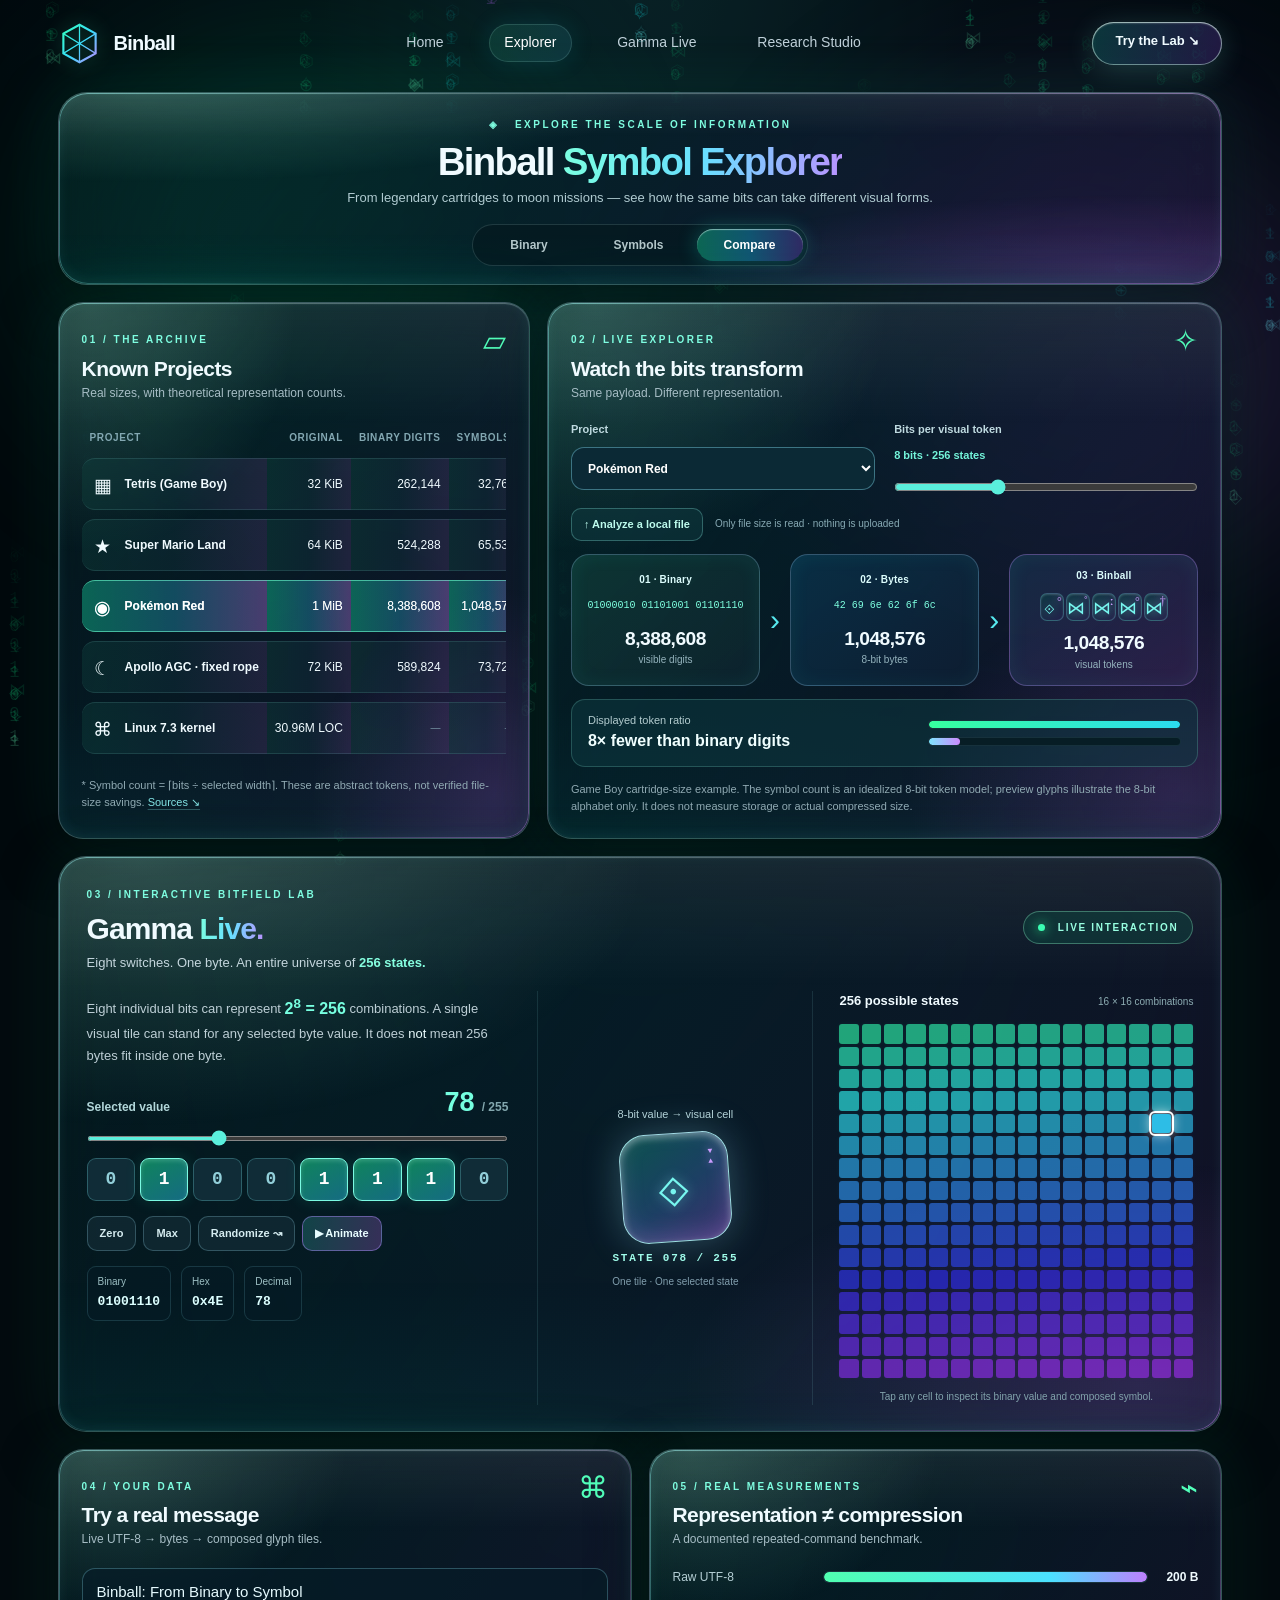
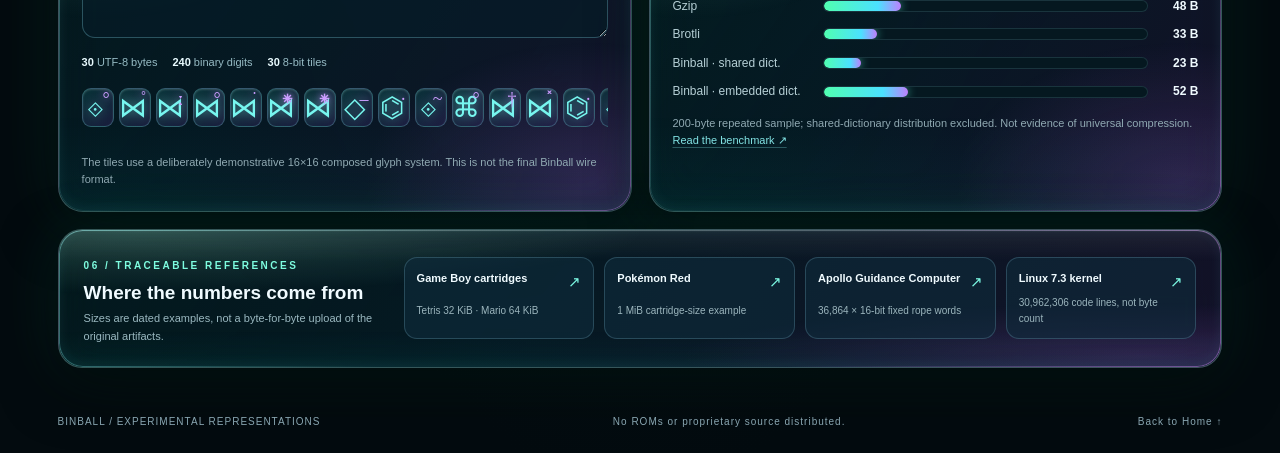
==== explorer.html @ a07ec8cf "feat(site): launch liquid-glass Binball home, explorer and Gamma Live" ====
<!doctype html>
<html lang="en">
<head>
  <meta charset="utf-8">
  <meta name="viewport" content="width=device-width, initial-scale=1, viewport-fit=cover">
  <meta name="theme-color" content="#030d10">
  <meta name="description" content="Binball Symbol Explorer — compare historical projects in binary and visual symbols. Experiment with every one of the 256 possible 8-bit states.">
  <title>Symbol Explorer — Binball</title>
  <link rel="icon" href="assets/favicon.svg" type="image/svg+xml">
  <link rel="stylesheet" href="assets/site.css">
  <script src="assets/site.js" defer></script>
</head>
<body data-page="explorer">
  <canvas id="symbol-rain" aria-hidden="true"></canvas>
  <div class="aurora aurora-a" aria-hidden="true"></div><div class="aurora aurora-b" aria-hidden="true"></div>
  <div class="site-shell">
    <header class="site-header">
      <a class="brand" href="index.html" aria-label="Binball home"><span class="brand-crystal" aria-hidden="true"><svg viewBox="0 0 48 48"><defs><linearGradient id="gem2" x1="0" y1="0" x2="1" y2="1"><stop stop-color="#34ffbb"/><stop offset=".52" stop-color="#39ddfd"/><stop offset="1" stop-color="#bb8aff"/></linearGradient></defs><path d="M24 3 42 13v22L24 45 6 35V13z" fill="none" stroke="url(#gem2)" stroke-width="2.4"/><path d="m24 3 0 42M6 13l18 11 18-11M6 35l18-11 18 11" stroke="url(#gem2)" stroke-width="1.4" fill="none"/></svg></span><span>Binball</span></a>
      <nav class="primary-nav" aria-label="Main navigation"><a href="index.html">Home</a><a class="active" aria-current="page" href="explorer.html">Explorer</a><a href="#gamma">Gamma Live</a><a href="studio.html">Research Studio</a></nav>
      <a class="nav-action glass-button" href="#gamma">Try the Lab <span aria-hidden="true">↘</span></a>
    </header>
    <main class="explorer-main">
      <section class="explorer-heading liquid-panel"><div class="eyebrow">◈ &nbsp; EXPLORE THE SCALE OF INFORMATION</div><h1>Binball <em>Symbol Explorer</em></h1><p>From legendary cartridges to moon missions — see how the same bits can take different visual forms.</p><div class="mode-switch" aria-label="Comparison display mode"><button class="mode-button" type="button" data-mode="binary">Binary</button><button class="mode-button" type="button" data-mode="symbols">Symbols</button><button class="mode-button active" type="button" data-mode="compare" aria-pressed="true">Compare</button></div></section>
      <section class="explorer-topgrid">
        <article class="lab-panel liquid-panel project-panel"><div class="panel-head"><div><span class="section-overline">01 / THE ARCHIVE</span><h2>Known Projects</h2><p>Real sizes, with theoretical representation counts.</p></div><span class="panel-icon" aria-hidden="true">▱</span></div><div class="project-table-wrap"><table class="project-table"><thead><tr><th>Project</th><th>Original</th><th>Binary digits</th><th>Symbols*</th></tr></thead><tbody id="project-rows"></tbody></table></div><p class="panel-footnote">* Symbol count = ⌈bits ÷ selected width⌉. These are abstract tokens, not verified file-size savings. <a href="#sources">Sources ↘</a></p></article>
        <article class="lab-panel liquid-panel live-panel"><div class="panel-head"><div><span class="section-overline">02 / LIVE EXPLORER</span><h2>Watch the bits transform</h2><p>Same payload. Different representation.</p></div><span class="panel-icon cyan" aria-hidden="true">✧</span></div>
          <div class="explorer-controls"><label class="field-label" for="project-select">Project <select id="project-select"><option value="tetris">Tetris — Game Boy</option><option value="mario">Super Mario Land</option><option value="pokemon" selected>Pokémon Red</option><option value="apollo">Apollo AGC — fixed rope</option><option value="linux">Linux 7.3 — code lines only</option><option value="custom">Custom / local sample</option></select></label><label class="field-label width-field" for="width-slider">Bits per visual token <span id="width-indicator">8 bits · 256 states</span><input id="width-slider" type="range" min="4" max="16" step="4" value="8"></label></div>
          <div class="file-upload"><label class="file-upload-button" for="file-input">↑ Analyze a local file</label><input id="file-input" type="file" aria-label="Choose a local file to compare"><span id="file-feedback">Only file size is read · nothing is uploaded</span></div>
          <div class="conversion-flow" id="conversion-flow"><div class="conversion-node binary-node"><span class="conversion-label">01 · Binary</span><code class="conversion-example">01000010 01101001 01101110</code><strong id="binary-count">8,388,608</strong><small>visible digits</small></div><span class="flow-chevron" aria-hidden="true">›</span><div class="conversion-node byte-node"><span class="conversion-label">02 · Bytes</span><code class="conversion-example">42 69 6e 62 6f 6c</code><strong id="byte-count">1,048,576</strong><small>8-bit bytes</small></div><span class="flow-chevron" aria-hidden="true">›</span><div class="conversion-node symbol-node"><span class="conversion-label">03 · Binball</span><div class="symbol-preview" id="symbol-preview" aria-label="Example symbolic tokens"></div><strong id="symbol-count">1,048,576</strong><small>visual tokens</small></div></div>
          <div class="comparison-summary"><div><span>Displayed token ratio</span><strong id="visual-ratio">8× fewer than binary digits</strong></div><div class="comparison-bars"><div class="meter-track"><div class="meter-fill binary-fill"></div></div><div class="meter-track"><div class="meter-fill symbol-fill" id="symbol-meter"></div></div></div></div>
          <p class="panel-footnote" id="explorer-note">This comparison measures visible units, not bytes on disk. Actual storage depends on encoding, framing, and dictionaries.</p>
        </article>
      </section>
      <section class="gamma-panel liquid-panel" id="gamma" aria-labelledby="gamma-title"><div class="gamma-heading"><div><span class="section-overline">03 / INTERACTIVE BITFIELD LAB</span><h2 id="gamma-title">Gamma <em>Live.</em></h2><p>Eight switches. One byte. An entire universe of <strong>256 states.</strong></p></div><div class="gamma-cta"><span class="status-pulse"></span> LIVE INTERACTION</div></div><div class="gamma-layout">
          <div class="gamma-left"><p class="gamma-explanation">Eight individual bits can represent <strong>2<sup>8</sup> = 256</strong> combinations. A single visual tile can stand for any selected byte value. It does <em>not</em> mean 256 bytes fit inside one byte.</p><label class="range-header" for="gamma-slider">Selected value <output id="gamma-value">78</output><span>/ 255</span></label><input id="gamma-slider" type="range" min="0" max="255" value="78" step="1"><div id="gamma-bits" class="gamma-bits" role="group" aria-label="Eight clickable bit toggles"></div><div class="gamma-actions"><button id="gamma-zero" type="button" class="small-button">Zero</button><button id="gamma-max" type="button" class="small-button">Max</button><button id="gamma-random" type="button" class="small-button">Randomize ↝</button><button id="gamma-play" type="button" class="small-button accented">▶ Animate</button></div><div class="gamma-notation"><span>Binary <code id="gamma-binary">01001110</code></span><span>Hex <code id="gamma-hex">0x4E</code></span><span>Decimal <code id="gamma-decimal">78</code></span></div></div>
          <div class="gamma-center"><div class="state-caption">8-bit value → visual cell</div><div class="single-cell" id="gamma-tile" aria-label="Binball abstract tile for value 78"></div><div class="state-label" id="state-label">STATE 078 / 255</div><div class="cell-foot">One tile · One selected state</div></div>
          <div class="gamma-right"><div class="states-heading"><strong>256 possible states</strong><span>16 × 16 combinations</span></div><div id="states-grid" class="states-grid" role="grid" aria-label="256 selectable values from zero to 255"></div><p class="grid-help">Tap any cell to inspect its binary value and composed symbol.</p></div></div>
      </section>
      <section class="lower-grid"><article class="lab-panel liquid-panel mini-playground"><div class="panel-head"><div><span class="section-overline">04 / YOUR DATA</span><h2>Try a real message</h2><p>Live UTF-8 → bytes → composed glyph tiles.</p></div><span class="panel-icon violet" aria-hidden="true">⌘</span></div><label class="sr-only" for="message-input">Message to encode</label><textarea id="message-input" rows="2" spellcheck="false">Binball: From Binary to Symbol</textarea><div class="sample-metrics"><span><strong id="message-bytes">0</strong> UTF-8 bytes</span><span><strong id="message-digits">0</strong> binary digits</span><span><strong id="message-tokens">0</strong> 8-bit tiles</span></div><div class="live-sample" id="message-glyphs" aria-label="Encoded visual tiles"></div><p class="panel-footnote">The tiles use a deliberately demonstrative 16×16 composed glyph system. This is not the final Binball wire format.</p></article><article class="lab-panel liquid-panel bench-panel"><div class="panel-head"><div><span class="section-overline">05 / REAL MEASUREMENTS</span><h2>Representation ≠ compression</h2><p>A documented repeated-command benchmark.</p></div><span class="panel-icon mint" aria-hidden="true">⌁</span></div><div class="bench-bars"><div class="bench-row"><span>Raw UTF-8</span><div class="bench-track"><i style="width:100%"></i></div><b>200 B</b></div><div class="bench-row"><span>Gzip</span><div class="bench-track"><i style="width:24%"></i></div><b>48 B</b></div><div class="bench-row"><span>Brotli</span><div class="bench-track"><i style="width:16.5%"></i></div><b>33 B</b></div><div class="bench-row"><span>Binball · shared dict.</span><div class="bench-track"><i style="width:11.5%"></i></div><b>23 B</b></div><div class="bench-row"><span>Binball · embedded dict.</span><div class="bench-track"><i style="width:26%"></i></div><b>52 B</b></div></div><p class="panel-footnote">200-byte repeated sample; shared-dictionary distribution excluded. Not evidence of universal compression. <a href="https://github.com/DorManDel/Binbol/blob/main/benchmarks/RESULTS_2026-11-18.md" target="_blank" rel="noopener noreferrer">Read the benchmark ↗</a></p></article></section>
      <section class="sources-panel liquid-panel" id="sources"><div><span class="section-overline">06 / TRACEABLE REFERENCES</span><h2>Where the numbers come from</h2><p>Sizes are dated examples, not a byte-for-byte upload of the original artifacts.</p></div><div class="source-links"><a target="_blank" rel="noopener noreferrer" href="https://chciken.com/game/boy/2026/03/21/rom-hacking-a-game-boy-game.html"><strong>Game Boy cartridges</strong><small>Tetris 32 KiB · Mario 64 KiB</small><span>↗</span></a><a target="_blank" rel="noopener noreferrer" href="https://moreorless.io/game/game-file-size/data"><strong>Pokémon Red</strong><small>1 MiB cartridge-size example</small><span>↗</span></a><a target="_blank" rel="noopener noreferrer" href="https://apollojournals.org/afj/compessay.html"><strong>Apollo Guidance Computer</strong><small>36,864 × 16-bit fixed rope words</small><span>↗</span></a><a target="_blank" rel="noopener noreferrer" href="https://www.phoronix.com/news/Linux-7.4-Merge-Window"><strong>Linux 7.3 kernel</strong><small>30,962,306 code lines, not byte count</small><span>↗</span></a></div></section>
    </main>
    <footer class="site-footer"><span>BINBALL / EXPERIMENTAL REPRESENTATIONS</span><span>No ROMs or proprietary source distributed.</span><a href="index.html">Back to Home ↑</a></footer>
  </div>
</body>
</html>
---- assets/site.css ----
:root{color-scheme:dark;--bg:#030c10;--surface:rgba(11,31,39,.62);--line:rgba(138,236,239,.16);--light:#f0fbff;--muted:#9db4c2;--mint:#52ffba;--cyan:#5ce9f8;--violet:#c28cff;--radius:30px;--shadow:0 20px 80px #0009}*{box-sizing:border-box}html{scroll-behavior:smooth;scroll-padding-top:100px}body{margin:0;min-width:320px;background:radial-gradient(ellipse at 50% -20%,#103b3f 0%,#061318 39%,#030b0f 72%);color:var(--light);font:15px/1.55 Inter,ui-sans-serif,-apple-system,BlinkMacSystemFont,"Segoe UI",sans-serif;overflow-x:hidden}button,input,select,textarea{font:inherit}button{cursor:pointer}a{color:inherit;text-decoration:none}button:focus-visible,a:focus-visible,input:focus-visible,select:focus-visible,textarea:focus-visible{outline:2px solid #75f3fd;outline-offset:4px}::selection{background:#45dfc67a;color:white}h1,h2,h3,p{margin:0}#symbol-rain{position:fixed;inset:0;width:100%;height:100%;z-index:-2;opacity:.84;pointer-events:none}.aurora{position:fixed;z-index:-1;pointer-events:none;border-radius:50%;filter:blur(105px);opacity:.2}.aurora-a{top:5%;left:5%;background:#08b878;width:460px;height:400px}.aurora-b{right:-7%;top:12%;background:#8654c2;width:540px;height:500px}.site-shell{max-width:1640px;margin:auto;min-height:100dvh;display:flex;flex-direction:column;padding:0 clamp(18px,4.5vw,75px);position:relative}.site-header{display:flex;align-items:center;gap:24px;justify-content:space-between;min-height:86px;z-index:10}.brand{display:inline-flex;align-items:center;gap:13px;font-size:clamp(20px,1.5vw,26px);font-weight:760;letter-spacing:-.8px;white-space:nowrap}.brand-crystal{width:43px;height:43px;display:inline-grid;place-items:center;filter:drop-shadow(0 0 10px #4affc85b)}.brand-crystal svg{width:100%;height:100%}.primary-nav{display:flex;align-items:center;gap:clamp(8px,2.4vw,43px)}.primary-nav a{font-size:14px;color:#bfd0d9;padding:8px 15px;border-radius:99px;transition:background .25s,color .25s}.primary-nav a:hover,.primary-nav a.active{color:white;background:linear-gradient(110deg,rgba(64,253,185,.12),rgba(72,203,245,.13));box-shadow:inset 0 0 0 1px #b6ffef25,0 0 24px #19dcdf21}.glass-button{padding:9px 23px;min-height:43px;border-radius:99px;background:linear-gradient(105deg,#0d4c4eaa,#2f1e58b0);box-shadow:inset 0 1px 2px #ffffff7a,inset 0 0 0 1px #cefff073,0 5px 28px #75f4e630;font-weight:700;font-size:13px;white-space:nowrap;transition:transform .25s,box-shadow .25s}.glass-button:hover{transform:translateY(-2px);box-shadow:inset 0 0 0 1px #adffe5,0 10px 40px #75f4e650}.home-main{flex:1;display:flex;flex-direction:column;justify-content:center;gap:35px;max-width:1370px;width:100%;margin:auto;padding:29px 0 30px}.liquid-panel{isolation:isolate;position:relative;background:linear-gradient(125deg,rgba(8,57,58,.31),rgba(7,31,42,.7) 40%,rgba(35,24,62,.53));border:1px solid rgba(184,255,245,.27);box-shadow:inset 0 1px 1px #e6ffff50,inset 0 -2px 14px #6ceefb15,0 18px 56px #0008,0 0 65px #23fbc21b;backdrop-filter:blur(22px) saturate(1.35);-webkit-backdrop-filter:blur(22px) saturate(1.35);overflow:hidden}.liquid-panel:before{content:"";pointer-events:none;position:absolute;inset:0;border-radius:inherit;z-index:-1;background:radial-gradient(ellipse at 7% 1%,#a1ffdf30,transparent 33%),radial-gradient(ellipse at 93% 92%,#bd70ff29,transparent 30%),linear-gradient(180deg,#ffffff12,transparent 23%,transparent 73%,#0cf5d40b)}.liquid-panel:after{content:"";pointer-events:none;position:absolute;inset:0;border-radius:inherit;border:1px solid transparent;background:linear-gradient(115deg,#8ffffc88,transparent 32%,transparent 64%,#dc8dff9a) border-box;-webkit-mask:linear-gradient(#fff 0 0) padding-box,linear-gradient(#fff 0 0);-webkit-mask-composite:xor;mask-composite:exclude;opacity:.7}.hero-glass{border-radius:clamp(27px,4.3vw,64px);padding:53px 7% 56px;text-align:center;min-height:465px;display:flex;flex-direction:column;align-items:center;justify-content:center;box-shadow:inset 0 2px 3px #ffffff85,inset 0 -3px 12px #60f5ff3d,0 20px 62px #000b,0 0 55px #13ffc336}.hero-topline{font-size:10px;letter-spacing:4px;font-weight:780;color:#adf5ea;display:flex;align-items:center;gap:14px;margin-bottom:24px;opacity:.82}.tiny-spark{color:#ae91ff;font-size:18px}.hero-mark{display:flex;align-items:center;justify-content:center;gap:clamp(7px,2vw,34px);width:100%;height:181px;max-width:1060px}.binary-word{display:flex;align-items:center;gap:7px;height:160px;filter:drop-shadow(0 0 8px #26f2bd70)}.binary-letter{display:grid;grid-auto-rows:1fr;gap:0;line-height:1;min-width:0;align-content:center}.binary-letter span{font:900 clamp(8px,.95vw,14px)/1.05 ui-monospace,SFMono-Regular,Consolas,monospace;display:block;white-space:pre;color:#60ffcf;text-shadow:0 0 10px #4bffc58f;letter-spacing:.05em}.symbol-word{width:min(45%,490px);height:172px;display:grid;place-items:center;filter:drop-shadow(0 0 17px #946efd50)}.glyph-logo{width:100%;height:100%;overflow:visible}.hero-subtitle{font-size:clamp(26px,3.1vw,47px);letter-spacing:.2px;font-weight:320;line-height:1.18;color:#e3fbff;text-shadow:0 4px 35px #5effbf3d}.hero-lead{font-size:14px;margin:13px 0 27px;color:#b6cccf}.hero-lead span{color:#73f8d7}.hero-actions{display:flex;justify-content:center;flex-wrap:wrap;gap:16px}.button{display:inline-flex;min-width:220px;align-items:center;justify-content:center;gap:13px;border-radius:99px;min-height:52px;padding:12px 22px;font-weight:760;font-size:15px;transition:transform .25s,filter .25s,box-shadow .25s}.button:hover{transform:translateY(-3px);filter:brightness(1.11)}.button-primary{background:linear-gradient(100deg,#4fff9c,#13dfd5 70%,#32bce9);color:#062528;box-shadow:inset 0 1px 2px #ffffffd4,0 8px 36px #19efa65d}.button-primary span{font-size:11px}.button-secondary{background:linear-gradient(110deg,#062b367c,#202c50a3);border:1px solid #98dfea89;box-shadow:inset 0 2px 5px #c7fbfb26;color:#ecfbff}.button-glyph{font-size:24px;color:#79f4e9}.glass-corner{position:absolute;pointer-events:none;width:200px;height:200px;border-radius:50%;filter:blur(31px);opacity:.22}.corner-1{background:#06ffaa;bottom:-165px;left:1%}.corner-2{background:#b67eff;top:-176px;right:-2%}.feature-row{display:grid;grid-template-columns:repeat(3,minmax(0,1fr));gap:23px}.feature-card{min-height:119px;display:flex;align-items:center;gap:21px;padding:22px 24px;border-radius:23px;transition:transform .25s,background .25s;box-shadow:inset 0 1px 1px #ffffff3f,0 10px 35px #0007}.feature-card:hover{transform:translateY(-4px);background:linear-gradient(120deg,#114744ba,#1a2547c5)}.feature-icon{font-size:45px;line-height:1;width:58px;text-align:center;flex:none;font-weight:200}.mint{color:var(--mint)}.cyan{color:var(--cyan)}.violet{color:var(--violet)}.feature-card strong{font-size:16px;display:block;margin-bottom:4px}.feature-card small{font-size:12px;color:#b2c6c9;display:block;line-height:1.5}.feature-arrow{margin-left:auto;align-self:flex-start;font-size:16px;color:#b0cacc;opacity:.5}.site-footer{max-width:1370px;width:100%;margin:0 auto;display:flex;gap:16px;justify-content:space-between;align-items:center;padding:15px 0 27px;font-size:10px;letter-spacing:1px;color:#89a6b1;position:relative;z-index:1}.site-footer a:hover{color:var(--mint)}.liquid-wave{position:fixed;pointer-events:none;z-index:-1;bottom:-100px;left:-10%;width:120%;height:160px;opacity:.9;filter:blur(.2px)}.liquid-wave span{position:absolute;width:100%;height:155px;border-top:2px solid #4cffe89c;border-radius:50% 55% 0 0;transform:rotate(-2deg);box-shadow:0 -6px 35px #36e6ff36}.liquid-wave span:nth-child(2){bottom:30px;border-color:#bf81ff93;transform:rotate(3deg);width:60%;left:40%;opacity:.6}.liquid-wave span:nth-child(3){bottom:-20px;left:-15%;width:80%;border-color:#28ff9c80;transform:rotate(2deg)}.sr-only{position:absolute;width:1px;height:1px;overflow:hidden;clip:rect(0,0,0,0);white-space:nowrap;clip-path:inset(50%)}
/* Explorer */
.explorer-main{flex:1;width:100%;max-width:1510px;margin:6px auto 40px;display:flex;flex-direction:column;gap:17px}.explorer-heading{width:100%;border-radius:29px;min-height:172px;padding:24px 30px 18px;text-align:center}.eyebrow,.section-overline{font-weight:760;font-size:10px;letter-spacing:2.5px;color:#7efde0}.explorer-heading h1{font-size:clamp(30px,3vw,44px);letter-spacing:-1.7px;line-height:1.15;margin:7px 0 4px}.explorer-heading h1 em,.gamma-heading h2 em{font-style:normal;background:linear-gradient(95deg,#7bffe0,#68dfff,#ba93ff);color:transparent;background-clip:text}.explorer-heading p{font-size:13px;color:#b0cbd1}.mode-switch{display:flex;gap:6px;justify-content:center;margin:16px auto 0;background:#05171d8a;width:max-content;border:1px solid #b0e1e328;padding:4px;border-radius:999px}.mode-button{background:transparent;color:#b3c7ca;border:0;border-radius:999px;padding:7px 27px;font-size:12px;font-weight:700;min-width:103px}.mode-button.active{background:linear-gradient(90deg,#13b8887c,#1b9ccc75,#5a3aa779);color:white;box-shadow:inset 0 1px 1px #dbfff78c,0 0 20px #1de6cb47}.explorer-topgrid{display:grid;grid-template-columns:1fr 1.43fr;gap:17px;align-items:stretch}.lab-panel{border-radius:25px;padding:23px;min-width:0}.panel-head{display:flex;justify-content:space-between;align-items:flex-start;margin-bottom:19px;gap:10px}.panel-head h2{font-size:21px;line-height:1.2;letter-spacing:-.6px;margin:6px 0 3px}.panel-head p{color:#a6bdc5;font-size:12px}.panel-icon{color:var(--mint);font-size:30px;line-height:1}.project-table-wrap{overflow-x:auto}.project-table{border-collapse:separate;border-spacing:0 9px;width:100%;font-variant-numeric:tabular-nums}.project-table th{color:#83a8b2;font-size:10px;text-transform:uppercase;letter-spacing:.6px;text-align:right;font-weight:650;white-space:nowrap;padding:0 8px 3px}.project-table th:first-child{text-align:left}.project-table tr td{background:linear-gradient(90deg,#10433f67,#12343f66 50%,#44346365);padding:12px 8px;font-size:12px;border-top:1px solid #98fff41f;border-bottom:1px solid #98fff41f;white-space:nowrap;text-align:right}.project-table td:first-child{text-align:left;border-radius:13px 0 0 13px}.project-table td:last-child{border-radius:0 13px 13px 0}.project-table tbody tr{cursor:pointer;transition:filter .2s}.project-table tbody tr:hover,.project-table tbody tr.selected{filter:brightness(1.3)}.project-table tbody tr.selected td{background:linear-gradient(90deg,#0b745c99,#175d7388,#58417a9c);border-color:#75ffcc66}.project-name{display:flex;align-items:center;gap:9px}.project-emoji{width:26px;height:26px;font-size:19px;display:grid;place-items:center}.project-name b{font-weight:700}.project-table .not-available{color:#7593a2;font-size:10px}.panel-footnote{color:#90aab3;font-size:11px;line-height:1.55;margin-top:14px}.panel-footnote a{color:#83e4e5;text-decoration:underline;text-decoration-color:#83e4e54e;text-underline-offset:3px}.panel-footnote a:hover{color:white}.explorer-controls{display:grid;grid-template-columns:1fr 1fr;gap:19px;margin:5px 0 16px}.field-label{display:flex;flex-direction:column;gap:9px;font-size:11px;color:#bfdae0;font-weight:700}.field-label select{appearance:auto;background:#0b2935;color:white;border:1px solid #81daec6c;border-radius:13px;padding:10px 12px;max-width:100%;width:100%;height:43px;font-size:12px}.width-field span{align-self:flex-start;color:#74f5db;font-size:11px}.width-field input{margin:5px 0 0;width:100%}input[type=range]{accent-color:#5aefdc;cursor:pointer}.file-upload{display:flex;gap:12px;align-items:center;flex-wrap:wrap;margin:-3px 0 13px}.file-upload-button{display:inline-flex;align-items:center;padding:7px 12px;font-size:11px;font-weight:760;color:#bdfbed;border-radius:10px;border:1px solid #86e8de4e;background:#103b4188;cursor:pointer}.file-upload-button:hover{background:#175b56}.file-upload input{position:absolute;width:1px;height:1px;opacity:.01}.file-upload input:focus-visible+.file-upload-button{outline:2px solid #72fcee}.file-upload span{font-size:10px;color:#88abb5;overflow-wrap:anywhere}.conversion-flow{display:grid;grid-template-columns:minmax(0,1fr) 14px minmax(0,1fr) 14px minmax(0,1fr);align-items:stretch;gap:8px}.conversion-node{min-width:0;border-radius:18px;padding:13px 10px;min-height:130px;display:flex;flex-direction:column;align-items:center;justify-content:center;text-align:center;border:1px solid #9edaff45;background:linear-gradient(140deg,#1549408c,#102631b5);box-shadow:inset 0 0 20px #22e9cc13}.byte-node{background:linear-gradient(140deg,#0b3a57a3,#102136a8)}.symbol-node{background:linear-gradient(140deg,#193451a3,#31204dbe);border-color:#ba9aff55}.conversion-label{font-size:10px;color:#dcfdfd;font-weight:800;margin-bottom:9px;letter-spacing:.2px}.conversion-example{white-space:nowrap;overflow:hidden;max-width:100%;text-overflow:ellipsis;font:10px ui-monospace,SFMono-Regular,Consolas,monospace;color:#7effe0;display:block;line-height:1.7;margin-bottom:12px}.conversion-node strong{font-size:clamp(14px,1.5vw,21px);letter-spacing:-.5px;line-height:1.4}.conversion-node small{font-size:10px;color:#95b4be}.flow-chevron{display:grid;place-items:center;color:#57e9ef;font-size:30px}.symbol-preview{display:flex;align-items:center;justify-content:center;min-height:30px;gap:2px;margin-bottom:8px;overflow:hidden;max-width:100%}.comparison-summary{margin-top:13px;border-radius:14px;background:#0e39408c;border:1px solid #97fdeb31;display:grid;grid-template-columns:1fr .78fr;gap:15px;align-items:center;padding:12px 16px}.comparison-summary span{font-size:11px;color:#b4cdd0;display:block}.comparison-summary strong{display:block;color:#f0ffff;font-size:16px}.comparison-bars{display:flex;flex-direction:column;gap:8px}.meter-track{height:9px;border-radius:20px;background:#071d25;border:1px solid #70a8bd25;overflow:hidden}.meter-fill{height:100%;border-radius:20px}.binary-fill{width:100%;background:linear-gradient(90deg,#37ff9f,#2bdbef)}.symbol-fill{width:12.5%;background:linear-gradient(90deg,#7ee4fd,#cc8aff);transition:width .32s ease}.mode-binary .byte-node,.mode-binary .symbol-node{opacity:.28}.mode-symbols .binary-node,.mode-symbols .byte-node{opacity:.28}
/* Gamma lab */
.gamma-panel{border-radius:28px;padding:24px 28px 26px;scroll-margin-top:25px}.gamma-heading{display:flex;justify-content:space-between;align-items:center;margin-bottom:18px;gap:12px}.gamma-heading h2{font-size:30px;letter-spacing:-.9px;margin:1px 0}.gamma-heading p{font-size:13px;color:#c4d6dd}.gamma-heading p strong{color:#86ffe0}.gamma-cta{border:1px solid #94ffcf56;border-radius:30px;background:#0e5c4b57;color:#98ffe1;font-size:10px;font-weight:800;letter-spacing:1.7px;padding:8px 14px;white-space:nowrap}.status-pulse{width:7px;height:7px;display:inline-block;border-radius:50%;background:#3afeb3;margin-right:8px;box-shadow:0 0 12px #2fff97;animation:pulse 2s infinite}@keyframes pulse{50%{opacity:.35;box-shadow:0 0 22px #2fff97}}.gamma-layout{display:grid;grid-template-columns:1.2fr .78fr 1fr;gap:26px;align-items:stretch}.gamma-left{min-width:0;padding-right:3px}.gamma-explanation{font-size:13px;line-height:1.75;color:#bdcfd6;max-width:480px;min-height:64px}.gamma-explanation strong{color:#77ffe0;font-size:16px}.gamma-explanation em{font-style:normal;color:#ecfeff}.range-header{display:flex;align-items:baseline;gap:7px;font-size:12px;font-weight:720;color:#b2d7da;margin-top:14px}.range-header output{margin-left:auto;font-size:27px;color:#75ffe0;font-weight:850;font-variant-numeric:tabular-nums}.range-header span{font-size:12px;color:#83a7ae}.gamma-left input[type=range]{width:100%;margin:9px 0 17px;height:5px}.gamma-bits{display:grid;grid-template-columns:repeat(8,minmax(0,1fr));gap:5px}.bit-button{min-width:0;min-height:43px;border-radius:9px;background:#102c37;border:1px solid #77e8ed45;color:#92cfd9;font:760 clamp(12px,1.4vw,19px) ui-monospace,Consolas,monospace;transition:background .15s,box-shadow .15s}.bit-button.on{background:linear-gradient(150deg,#0f845c,#156b82);border-color:#7bfbe3;box-shadow:0 0 16px #2fedbb23,inset 0 2px 4px #beffe938;color:#fff}.gamma-actions{display:flex;gap:7px;flex-wrap:wrap;margin:15px 0}.small-button{padding:8px 12px;border-radius:10px;border:1px solid #95d9ea43;background:#19343e88;color:#d5ecf0;font-size:11px;font-weight:740}.small-button:hover{background:#27576b9a}.small-button.accented{border-color:#a58af77a;background:linear-gradient(100deg,#175a59ad,#523c76a6);color:#e8fdff}.gamma-notation{display:flex;gap:10px;flex-wrap:wrap;color:#9cbfc3;font-size:10px}.gamma-notation span{background:#071c2591;border:1px solid #3c727d5b;border-radius:9px;padding:7px 10px}.gamma-notation code{display:block;color:#dcffff;font-size:13px;font-weight:780;margin-top:3px}.gamma-center{min-width:0;border-left:1px solid #9dffff1b;border-right:1px solid #9dffff1b;display:flex;flex-direction:column;align-items:center;justify-content:center;gap:10px;padding:8px 12px;text-align:center}.state-caption{font-size:11px;color:#b4d2d7}.single-cell{width:clamp(88px,8.5vw,139px);aspect-ratio:1;border-radius:26px;background:linear-gradient(145deg,#0d6559c4,#234d78c0 54%,#533c8dbb);border:1px solid #b7f8fbd9;box-shadow:inset 0 3px 7px #f2ffff5f,inset 0 -6px 22px #dba4ff36,0 0 37px #8fe9fe45;display:grid;place-items:center;transform:rotate(-4deg);transition:transform .2s}.single-cell:hover{transform:rotate(0) scale(1.06)}.single-cell .glyph-tile{width:85%;height:85%;background:transparent;border:0;box-shadow:none}.single-cell .glyph-tile .glyph-primary{font-size:56px}.single-cell .glyph-tile .glyph-secondary{font-size:27px}.state-label{letter-spacing:1.8px;font:800 11px ui-monospace,monospace;color:#a0fce9}.cell-foot{color:#819fae;font-size:10px}.gamma-right{min-width:0}.states-heading{display:flex;justify-content:space-between;align-items:baseline;gap:10px;margin-bottom:13px}.states-heading strong{font-size:13px}.states-heading span{font-size:10px;color:#8dadb3}.states-grid{display:grid;grid-template-columns:repeat(16,minmax(0,1fr));gap:3px;max-width:370px;width:100%;aspect-ratio:1;margin:auto}.state-square{min-width:0;min-height:0;border:0;border-radius:3px;background:hsl(var(--hue),79%,54%);opacity:.68;cursor:pointer;transition:transform .1s,opacity .1s;box-shadow:0 0 4px hsl(var(--hue),80%,60%,.1);padding:0}.state-square:hover{opacity:1;transform:scale(1.16);z-index:1}.state-square.selected{opacity:1;outline:2px solid white;outline-offset:1px;z-index:2;box-shadow:0 0 13px white}.grid-help{text-align:center;font-size:10px;color:#83a4ad;margin-top:11px}
/* lower panels */
.lower-grid{display:grid;grid-template-columns:1fr 1fr;gap:17px}.mini-playground textarea{width:100%;border-radius:13px;border:1px solid #83d8e94d;background:#071d28ac;color:#e7fbff;padding:11px 14px;resize:vertical;outline:none}.mini-playground textarea:focus{border-color:#77fbe7}.sample-metrics{display:flex;flex-wrap:wrap;gap:15px;margin-top:9px;font-size:11px;color:#97bcc5}.sample-metrics strong{color:#e9fbff}.live-sample{display:flex;gap:5px;overflow:auto;min-height:60px;align-items:center;margin-top:9px;padding-bottom:5px}.glyph-tile{position:relative;display:inline-grid;place-items:center;flex:none;width:32px;height:39px;border:1px solid #80e3ed49;border-radius:9px;background:linear-gradient(145deg,#0b4144aa,#26204da3);box-shadow:inset 0 1px 2px #efffff2d;overflow:hidden}.glyph-primary{font:28px/1 Georgia,serif;color:#77f6ef;text-shadow:0 0 12px #82f7ed8f;transform:translate(-2px,1px)}.glyph-secondary{font:18px/1 Georgia,serif;color:#cb9dff;position:absolute;right:3px;top:1px;text-shadow:0 0 9px #c593ff}.glyph-tile.tiny{width:24px;height:28px;border-radius:7px}.glyph-tile.tiny .glyph-primary{font-size:18px}.glyph-tile.tiny .glyph-secondary{font-size:12px;right:1px}.bench-bars{display:flex;flex-direction:column;gap:10px}.bench-row{display:grid;grid-template-columns:142px 1fr 42px;gap:8px;align-items:center;font-size:12px}.bench-row span{color:#b5cfd5}.bench-row b{font-variant-numeric:tabular-nums;text-align:right}.bench-track{height:12px;border-radius:6px;background:#051820;border:1px solid #81c5d029;overflow:hidden}.bench-track i{display:block;height:100%;background:linear-gradient(90deg,#50ffb0,#4be1ff 70%,#bd80fc);border-radius:6px;box-shadow:0 0 10px #56efd2a1}.sources-panel{border-radius:24px;padding:22px 25px;display:flex;align-items:center;gap:30px;justify-content:space-between}.sources-panel>div:first-child{max-width:290px;flex:0 0 auto}.sources-panel h2{font-size:19px;margin:3px 0}.sources-panel p{font-size:11px;color:#9bb9c1}.source-links{display:grid;grid-template-columns:repeat(4,minmax(0,1fr));gap:10px;flex:1}.source-links a{display:grid;grid-template-columns:1fr auto;gap:2px;padding:12px;background:#102d3c9e;border:1px solid #9cdefb33;border-radius:13px;min-width:0}.source-links a:hover{border-color:#7effdf}.source-links strong{font-size:11px}.source-links small{font-size:10px;color:#9bb5bd;grid-column:1/-1}.source-links a span{grid-column:2;grid-row:1;color:#7cf9e3}body[data-page=explorer] .site-footer{padding-top:6px;padding-bottom:24px}
@media(max-width:1250px){.explorer-topgrid{grid-template-columns:1fr}.project-table td{padding:12px}.sources-panel{display:block}.sources-panel>div:first-child{max-width:none;margin-bottom:14px}.gamma-layout{gap:16px}.hero-glass{min-height:430px}.hero-mark{height:150px}.symbol-word{height:148px}}
@media(max-width:980px){.site-header{min-height:80px;flex-wrap:wrap;gap:9px}.primary-nav{order:3;width:100%;justify-content:center;padding-bottom:13px}.nav-action{margin-left:auto}.hero-glass{min-height:400px;padding:32px 4%}.home-main{padding-top:20px}.feature-row{gap:10px}.feature-card{gap:9px;padding:15px}.feature-icon{font-size:31px;width:35px}.feature-card strong{font-size:13px}.feature-card small{font-size:10px}.gamma-layout{grid-template-columns:1fr 1fr}.gamma-center{border-right:0}.gamma-right{grid-column:1/-1;max-width:500px;width:100%;margin:auto}.states-grid{max-width:300px}.source-links{grid-template-columns:repeat(2,1fr)}}
@media(max-width:650px){.site-shell{padding:0 15px}.site-header{min-height:64px}.brand{font-size:21px;gap:7px}.brand-crystal{width:33px;height:33px}.glass-button{font-size:11px;padding:8px 11px;min-height:34px}.primary-nav{justify-content:flex-start;overflow-x:auto;scrollbar-width:none;gap:5px}.primary-nav a{white-space:nowrap;padding:7px 11px;font-size:11px}.home-main{gap:16px;justify-content:flex-start;padding-top:22px}.hero-glass{min-height:400px;border-radius:32px;padding:25px 12px 32px}.hero-topline{letter-spacing:2px;font-size:8px;gap:6px;margin-bottom:10px}.hero-mark{height:110px;gap:1px}.binary-word{transform:none;margin-right:0;height:112px;gap:2px;flex:0 0 auto}.binary-letter span{font-size:9.8px;letter-spacing:0}.symbol-word{height:112px;width:43%;flex:0 0 43%}.hero-subtitle{font-size:clamp(25px,7vw,36px)}.hero-lead{font-size:12px;margin:9px 0 20px}.hero-actions{gap:10px}.button{min-height:44px;min-width:0;width:100%;max-width:285px;font-size:12px}.feature-row{grid-template-columns:1fr;gap:9px}.feature-card{min-height:69px;padding:11px 17px;border-radius:17px}.feature-icon{font-size:29px;width:39px}.feature-card strong{font-size:13px}.feature-card small{font-size:10px}.site-footer{font-size:9px;letter-spacing:.2px;flex-wrap:wrap;padding-top:20px}.site-footer span:nth-child(2){display:none}.explorer-main{margin-top:12px;gap:12px}.explorer-heading{padding:22px 13px 16px;min-height:160px;border-radius:23px}.explorer-heading h1{font-size:28px}.explorer-heading p{font-size:11px}.eyebrow,.section-overline{font-size:9px;letter-spacing:1.6px}.mode-button{min-width:88px;padding:6px 15px;font-size:11px}.lab-panel,.gamma-panel{border-radius:20px;padding:17px}.panel-head h2{font-size:19px}.panel-head p{font-size:11px}.project-table{min-width:460px}.project-table td{font-size:11px;padding:10px 8px}.explorer-controls{grid-template-columns:1fr;gap:13px}.conversion-flow{gap:5px;grid-template-columns:minmax(0,1fr) 8px minmax(0,1fr) 8px minmax(0,1fr)}.conversion-node{min-height:112px;padding:9px 3px;border-radius:12px}.conversion-label{font-size:8px;margin-bottom:5px}.conversion-example{font-size:9px;margin-bottom:6px}.conversion-node strong{font-size:12px}.conversion-node small{font-size:8px}.flow-chevron{font-size:20px}.comparison-summary{grid-template-columns:1fr;padding:12px;gap:9px}.gamma-heading{align-items:flex-start}.gamma-heading h2{font-size:25px}.gamma-heading p{font-size:11px}.gamma-cta{font-size:8px;padding:7px}.gamma-layout{grid-template-columns:1fr;gap:20px}.gamma-explanation{min-height:0}.gamma-center{border-left:0;border-top:1px solid #9dffff24;border-bottom:1px solid #9dffff24;padding:18px 0}.single-cell{width:120px}.gamma-right{grid-column:auto}.states-grid{max-width:320px}.lower-grid{grid-template-columns:1fr}.source-links{grid-template-columns:1fr 1fr;gap:7px}.sources-panel{padding:18px}.source-links a{padding:9px}.source-links strong{font-size:10px}.source-links small{font-size:9px}.liquid-wave{opacity:.5}}
@media(max-width:390px){.hero-mark{height:103px}.binary-word{transform:none;margin-right:0}.binary-letter span{font-size:8.8px}.symbol-word{width:45%;flex-basis:45%}.gamma-bits{gap:3px}.bit-button{min-height:38px}.source-links{grid-template-columns:1fr}}
@media(prefers-reduced-motion:reduce){html{scroll-behavior:auto}*,*:before,*:after{animation:none!important;transition:none!important}.symbol-fill,.bit-button{transition:none!important}}
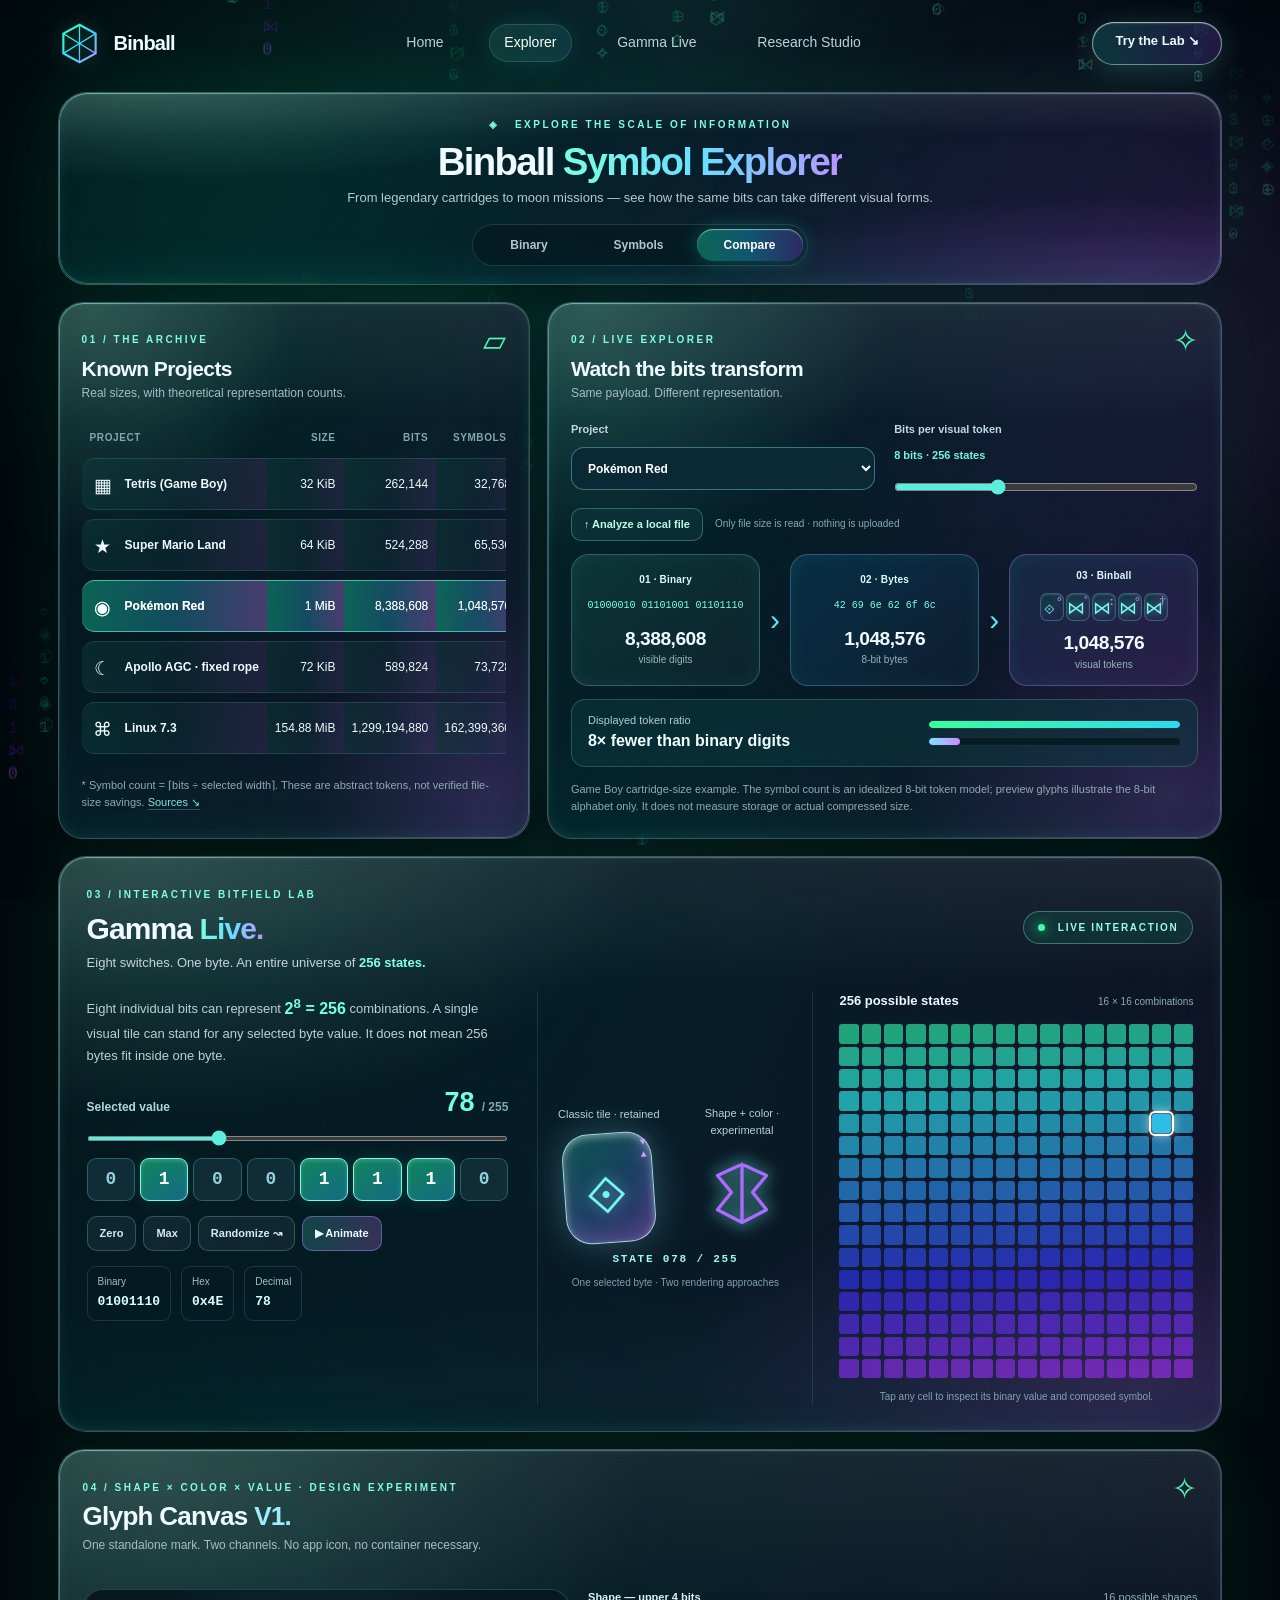
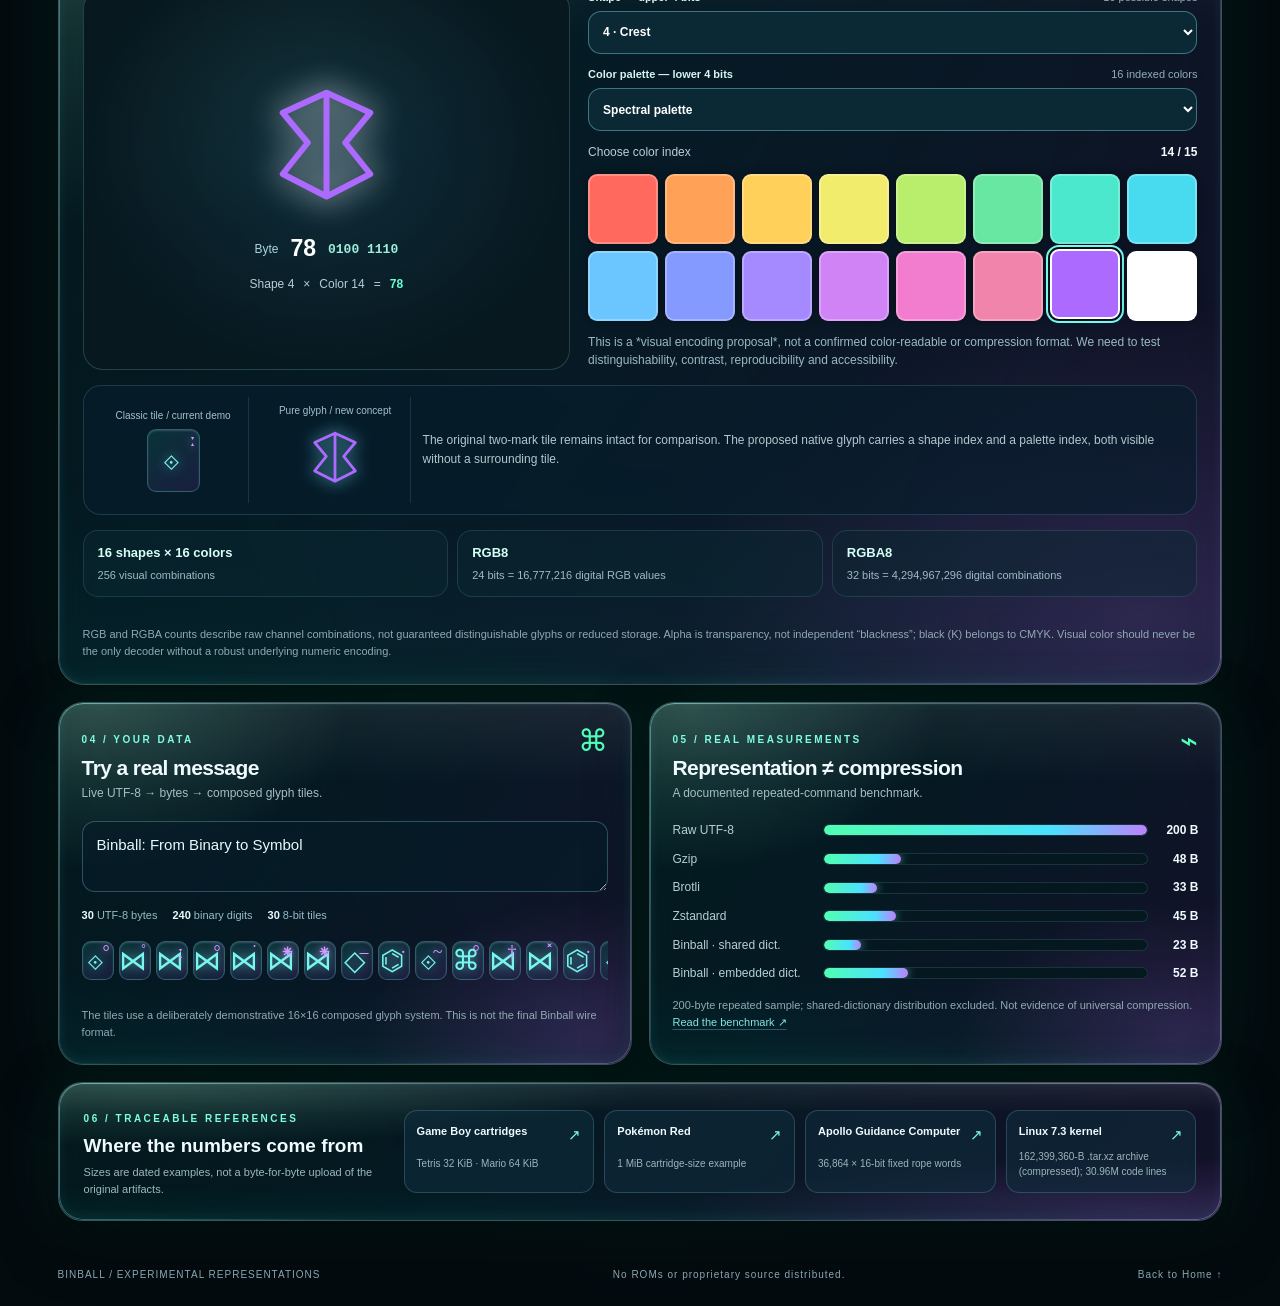
==== commit 1e66d854: "refactor(site): compact mobile scenes, binary ASCII logo, shape-color glyph canvas" ====
--- a/explorer.html
+++ b/explorer.html
@@ -8,6 +8,7 @@
   <title>Symbol Explorer — Binball</title>
   <link rel="icon" href="assets/favicon.svg" type="image/svg+xml">
   <link rel="stylesheet" href="assets/site.css">
+  <link rel="stylesheet" href="assets/refinement.css">
   <script src="assets/site.js" defer></script>
 </head>
 <body data-page="explorer">
@@ -21,23 +22,34 @@
     </header>
     <main class="explorer-main">
       <section class="explorer-heading liquid-panel"><div class="eyebrow">◈ &nbsp; EXPLORE THE SCALE OF INFORMATION</div><h1>Binball <em>Symbol Explorer</em></h1><p>From legendary cartridges to moon missions — see how the same bits can take different visual forms.</p><div class="mode-switch" aria-label="Comparison display mode"><button class="mode-button" type="button" data-mode="binary">Binary</button><button class="mode-button" type="button" data-mode="symbols">Symbols</button><button class="mode-button active" type="button" data-mode="compare" aria-pressed="true">Compare</button></div></section>
+      <nav class="mobile-scenes liquid-panel" aria-label="Mobile Explorer sections"><button type="button" data-mobile-target="archive" class="active" aria-pressed="true">Archive</button><button type="button" data-mobile-target="compare" aria-pressed="false">Compare</button><button type="button" data-mobile-target="gamma" aria-pressed="false">Gamma</button><button type="button" data-mobile-target="glyphs" aria-pressed="false">Glyphs</button><button type="button" data-mobile-target="message" aria-pressed="false">Message</button><button type="button" data-mobile-target="research" aria-pressed="false">Research</button></nav>
       <section class="explorer-topgrid">
-        <article class="lab-panel liquid-panel project-panel"><div class="panel-head"><div><span class="section-overline">01 / THE ARCHIVE</span><h2>Known Projects</h2><p>Real sizes, with theoretical representation counts.</p></div><span class="panel-icon" aria-hidden="true">▱</span></div><div class="project-table-wrap"><table class="project-table"><thead><tr><th>Project</th><th>Original</th><th>Binary digits</th><th>Symbols*</th></tr></thead><tbody id="project-rows"></tbody></table></div><p class="panel-footnote">* Symbol count = ⌈bits ÷ selected width⌉. These are abstract tokens, not verified file-size savings. <a href="#sources">Sources ↘</a></p></article>
-        <article class="lab-panel liquid-panel live-panel"><div class="panel-head"><div><span class="section-overline">02 / LIVE EXPLORER</span><h2>Watch the bits transform</h2><p>Same payload. Different representation.</p></div><span class="panel-icon cyan" aria-hidden="true">✧</span></div>
+        <article class="lab-panel liquid-panel project-panel" data-mobile-screen="archive"><div class="panel-head"><div><span class="section-overline">01 / THE ARCHIVE</span><h2>Known Projects</h2><p>Real sizes, with theoretical representation counts.</p></div><span class="panel-icon" aria-hidden="true">▱</span></div><div class="project-table-wrap"><table class="project-table"><thead><tr><th>Project</th><th>Size</th><th>Bits</th><th>Symbols*</th></tr></thead><tbody id="project-rows"></tbody></table></div><p class="panel-footnote">* Symbol count = ⌈bits ÷ selected width⌉. These are abstract tokens, not verified file-size savings. <a href="#sources">Sources ↘</a></p></article>
+        <article class="lab-panel liquid-panel live-panel" data-mobile-screen="compare"><div class="panel-head"><div><span class="section-overline">02 / LIVE EXPLORER</span><h2>Watch the bits transform</h2><p>Same payload. Different representation.</p></div><span class="panel-icon cyan" aria-hidden="true">✧</span></div>
           <div class="explorer-controls"><label class="field-label" for="project-select">Project <select id="project-select"><option value="tetris">Tetris — Game Boy</option><option value="mario">Super Mario Land</option><option value="pokemon" selected>Pokémon Red</option><option value="apollo">Apollo AGC — fixed rope</option><option value="linux">Linux 7.3 — code lines only</option><option value="custom">Custom / local sample</option></select></label><label class="field-label width-field" for="width-slider">Bits per visual token <span id="width-indicator">8 bits · 256 states</span><input id="width-slider" type="range" min="4" max="16" step="4" value="8"></label></div>
           <div class="file-upload"><label class="file-upload-button" for="file-input">↑ Analyze a local file</label><input id="file-input" type="file" aria-label="Choose a local file to compare"><span id="file-feedback">Only file size is read · nothing is uploaded</span></div>
           <div class="conversion-flow" id="conversion-flow"><div class="conversion-node binary-node"><span class="conversion-label">01 · Binary</span><code class="conversion-example">01000010 01101001 01101110</code><strong id="binary-count">8,388,608</strong><small>visible digits</small></div><span class="flow-chevron" aria-hidden="true">›</span><div class="conversion-node byte-node"><span class="conversion-label">02 · Bytes</span><code class="conversion-example">42 69 6e 62 6f 6c</code><strong id="byte-count">1,048,576</strong><small>8-bit bytes</small></div><span class="flow-chevron" aria-hidden="true">›</span><div class="conversion-node symbol-node"><span class="conversion-label">03 · Binball</span><div class="symbol-preview" id="symbol-preview" aria-label="Example symbolic tokens"></div><strong id="symbol-count">1,048,576</strong><small>visual tokens</small></div></div>
           <div class="comparison-summary"><div><span>Displayed token ratio</span><strong id="visual-ratio">8× fewer than binary digits</strong></div><div class="comparison-bars"><div class="meter-track"><div class="meter-fill binary-fill"></div></div><div class="meter-track"><div class="meter-fill symbol-fill" id="symbol-meter"></div></div></div></div>
-          <p class="panel-footnote" id="explorer-note">This comparison measures visible units, not bytes on disk. Actual storage depends on encoding, framing, and dictionaries.</p>
+          <p class="panel-footnote" id="explorer-note">This comparison counts displayed units, not compressed file size. Actual storage depends on encoding, framing, and dictionaries.</p>
         </article>
       </section>
-      <section class="gamma-panel liquid-panel" id="gamma" aria-labelledby="gamma-title"><div class="gamma-heading"><div><span class="section-overline">03 / INTERACTIVE BITFIELD LAB</span><h2 id="gamma-title">Gamma <em>Live.</em></h2><p>Eight switches. One byte. An entire universe of <strong>256 states.</strong></p></div><div class="gamma-cta"><span class="status-pulse"></span> LIVE INTERACTION</div></div><div class="gamma-layout">
+      <section class="gamma-panel liquid-panel" data-mobile-screen="gamma" id="gamma" aria-labelledby="gamma-title"><div class="gamma-heading"><div><span class="section-overline">03 / INTERACTIVE BITFIELD LAB</span><h2 id="gamma-title">Gamma <em>Live.</em></h2><p>Eight switches. One byte. An entire universe of <strong>256 states.</strong></p></div><div class="gamma-cta"><span class="status-pulse"></span> LIVE INTERACTION</div></div><div class="gamma-layout">
           <div class="gamma-left"><p class="gamma-explanation">Eight individual bits can represent <strong>2<sup>8</sup> = 256</strong> combinations. A single visual tile can stand for any selected byte value. It does <em>not</em> mean 256 bytes fit inside one byte.</p><label class="range-header" for="gamma-slider">Selected value <output id="gamma-value">78</output><span>/ 255</span></label><input id="gamma-slider" type="range" min="0" max="255" value="78" step="1"><div id="gamma-bits" class="gamma-bits" role="group" aria-label="Eight clickable bit toggles"></div><div class="gamma-actions"><button id="gamma-zero" type="button" class="small-button">Zero</button><button id="gamma-max" type="button" class="small-button">Max</button><button id="gamma-random" type="button" class="small-button">Randomize ↝</button><button id="gamma-play" type="button" class="small-button accented">▶ Animate</button></div><div class="gamma-notation"><span>Binary <code id="gamma-binary">01001110</code></span><span>Hex <code id="gamma-hex">0x4E</code></span><span>Decimal <code id="gamma-decimal">78</code></span></div></div>
-          <div class="gamma-center"><div class="state-caption">8-bit value → visual cell</div><div class="single-cell" id="gamma-tile" aria-label="Binball abstract tile for value 78"></div><div class="state-label" id="state-label">STATE 078 / 255</div><div class="cell-foot">One tile · One selected state</div></div>
-          <div class="gamma-right"><div class="states-heading"><strong>256 possible states</strong><span>16 × 16 combinations</span></div><div id="states-grid" class="states-grid" role="grid" aria-label="256 selectable values from zero to 255"></div><p class="grid-help">Tap any cell to inspect its binary value and composed symbol.</p></div></div>
+          <div class="gamma-center"><div class="gamma-double-preview"><div class="glyph-preview-unit"><div class="state-caption">Classic tile · retained</div><div class="single-cell" id="gamma-tile" aria-label="Binball abstract tile for value 78"></div></div><div class="glyph-preview-unit"><div class="state-caption">Shape + color · experimental</div><div class="native-glyph-mini" id="gamma-native-glyph"></div></div></div><div class="state-label" id="state-label">STATE 078 / 255</div><div class="cell-foot">One selected byte · Two rendering approaches</div><button type="button" id="states-toggle" class="small-button gamma-states-toggle" aria-expanded="false">256-state map ▾</button></div>
+          <div class="gamma-right" id="gamma-states-panel"><div class="states-heading"><strong>256 possible states</strong><span>16 × 16 combinations</span></div><div id="states-grid" class="states-grid" role="grid" aria-label="256 selectable values from zero to 255"></div><p class="grid-help">Tap any cell to inspect its binary value and composed symbol.</p></div></div>
       </section>
-      <section class="lower-grid"><article class="lab-panel liquid-panel mini-playground"><div class="panel-head"><div><span class="section-overline">04 / YOUR DATA</span><h2>Try a real message</h2><p>Live UTF-8 → bytes → composed glyph tiles.</p></div><span class="panel-icon violet" aria-hidden="true">⌘</span></div><label class="sr-only" for="message-input">Message to encode</label><textarea id="message-input" rows="2" spellcheck="false">Binball: From Binary to Symbol</textarea><div class="sample-metrics"><span><strong id="message-bytes">0</strong> UTF-8 bytes</span><span><strong id="message-digits">0</strong> binary digits</span><span><strong id="message-tokens">0</strong> 8-bit tiles</span></div><div class="live-sample" id="message-glyphs" aria-label="Encoded visual tiles"></div><p class="panel-footnote">The tiles use a deliberately demonstrative 16×16 composed glyph system. This is not the final Binball wire format.</p></article><article class="lab-panel liquid-panel bench-panel"><div class="panel-head"><div><span class="section-overline">05 / REAL MEASUREMENTS</span><h2>Representation ≠ compression</h2><p>A documented repeated-command benchmark.</p></div><span class="panel-icon mint" aria-hidden="true">⌁</span></div><div class="bench-bars"><div class="bench-row"><span>Raw UTF-8</span><div class="bench-track"><i style="width:100%"></i></div><b>200 B</b></div><div class="bench-row"><span>Gzip</span><div class="bench-track"><i style="width:24%"></i></div><b>48 B</b></div><div class="bench-row"><span>Brotli</span><div class="bench-track"><i style="width:16.5%"></i></div><b>33 B</b></div><div class="bench-row"><span>Binball · shared dict.</span><div class="bench-track"><i style="width:11.5%"></i></div><b>23 B</b></div><div class="bench-row"><span>Binball · embedded dict.</span><div class="bench-track"><i style="width:26%"></i></div><b>52 B</b></div></div><p class="panel-footnote">200-byte repeated sample; shared-dictionary distribution excluded. Not evidence of universal compression. <a href="https://github.com/DorManDel/Binbol/blob/main/benchmarks/RESULTS_2026-11-18.md" target="_blank" rel="noopener noreferrer">Read the benchmark ↗</a></p></article></section>
-      <section class="sources-panel liquid-panel" id="sources"><div><span class="section-overline">06 / TRACEABLE REFERENCES</span><h2>Where the numbers come from</h2><p>Sizes are dated examples, not a byte-for-byte upload of the original artifacts.</p></div><div class="source-links"><a target="_blank" rel="noopener noreferrer" href="https://chciken.com/game/boy/2026/03/21/rom-hacking-a-game-boy-game.html"><strong>Game Boy cartridges</strong><small>Tetris 32 KiB · Mario 64 KiB</small><span>↗</span></a><a target="_blank" rel="noopener noreferrer" href="https://moreorless.io/game/game-file-size/data"><strong>Pokémon Red</strong><small>1 MiB cartridge-size example</small><span>↗</span></a><a target="_blank" rel="noopener noreferrer" href="https://apollojournals.org/afj/compessay.html"><strong>Apollo Guidance Computer</strong><small>36,864 × 16-bit fixed rope words</small><span>↗</span></a><a target="_blank" rel="noopener noreferrer" href="https://www.phoronix.com/news/Linux-7.4-Merge-Window"><strong>Linux 7.3 kernel</strong><small>30,962,306 code lines, not byte count</small><span>↗</span></a></div></section>
+
+      <section class="glyph-lab-panel liquid-panel" id="glyph-lab" data-mobile-screen="glyphs" aria-labelledby="glyph-lab-title">
+        <div class="panel-head"><div><span class="section-overline">04 / SHAPE × COLOR × VALUE · DESIGN EXPERIMENT</span><h2 id="glyph-lab-title">Glyph Canvas <em>V1.</em></h2><p>One standalone mark. Two channels. No app icon, no container necessary.</p></div><span class="panel-icon violet" aria-hidden="true">✧</span></div>
+        <div class="glyph-canvas-layout">
+          <div class="glyph-stage"><div class="glyph-stage-main" id="glyph-stage-main" role="img" aria-label="Native glyph made from selected shape and color"></div><div class="glyph-stage-value">Byte <strong id="glyph-decimal">78</strong><span id="glyph-binary">0100 1110</span></div><div class="shape-mapping"><span id="shape-label">Shape 4</span><span>×</span><span id="color-label">Color 14</span><span>=</span><strong id="glyph-state">78</strong></div></div>
+          <div class="glyph-config"><label class="field-label" for="shape-select">Shape — upper 4 bits <span>16 possible shapes</span><select id="shape-select"></select></label><label class="field-label" for="glyph-palette-type">Color palette — lower 4 bits <span>16 indexed colors</span><select id="glyph-palette-type"><option value="spectrum">Spectral palette</option><option value="luminance">Luminance study</option></select></label><div class="palette-head">Choose color index <strong id="color-index">14 / 15</strong></div><div id="glyph-colors" class="glyph-color-grid" aria-label="16 color indices"></div><p class="glyph-research-note">This is a *visual encoding proposal*, not a confirmed color-readable or compression format. We need to test distinguishability, contrast, reproducibility and accessibility.</p></div>
+        </div>
+        <div class="glyph-contrast-row"><div><span>Classic tile / current demo</span><div id="classic-swatch"></div></div><div><span>Pure glyph / new concept</span><div id="pure-swatch"></div></div><p>The original two-mark tile remains intact for comparison. The proposed native glyph carries a shape index and a palette index, both visible without a surrounding tile.</p></div>
+        <div class="channel-theory"><div><strong>16 shapes × 16 colors</strong><span>256 visual combinations</span></div><div><strong>RGB8</strong><span>24 bits = 16,777,216 digital RGB values</span></div><div><strong>RGBA8</strong><span>32 bits = 4,294,967,296 digital combinations</span></div></div><p class="panel-footnote">RGB and RGBA counts describe raw channel combinations, not guaranteed distinguishable glyphs or reduced storage. Alpha is transparency, not independent “blackness”; black (K) belongs to CMYK. Visual color should never be the only decoder without a robust underlying numeric encoding.</p>
+      </section>
+      <section class="lower-grid"><article class="lab-panel liquid-panel mini-playground" data-mobile-screen="message"><div class="panel-head"><div><span class="section-overline">04 / YOUR DATA</span><h2>Try a real message</h2><p>Live UTF-8 → bytes → composed glyph tiles.</p></div><span class="panel-icon violet" aria-hidden="true">⌘</span></div><label class="sr-only" for="message-input">Message to encode</label><textarea id="message-input" rows="2" spellcheck="false">Binball: From Binary to Symbol</textarea><div class="sample-metrics"><span><strong id="message-bytes">0</strong> UTF-8 bytes</span><span><strong id="message-digits">0</strong> binary digits</span><span><strong id="message-tokens">0</strong> 8-bit tiles</span></div><div class="live-sample" id="message-glyphs" aria-label="Encoded visual tiles"></div><p class="panel-footnote">The tiles use a deliberately demonstrative 16×16 composed glyph system. This is not the final Binball wire format.</p></article><article class="lab-panel liquid-panel bench-panel" data-mobile-screen="research"><div class="panel-head"><div><span class="section-overline">05 / REAL MEASUREMENTS</span><h2>Representation ≠ compression</h2><p>A documented repeated-command benchmark.</p></div><span class="panel-icon mint" aria-hidden="true">⌁</span></div><div class="bench-bars"><div class="bench-row"><span>Raw UTF-8</span><div class="bench-track"><i style="width:100%"></i></div><b>200 B</b></div><div class="bench-row"><span>Gzip</span><div class="bench-track"><i style="width:24%"></i></div><b>48 B</b></div><div class="bench-row"><span>Brotli</span><div class="bench-track"><i style="width:16.5%"></i></div><b>33 B</b></div><div class="bench-row"><span>Zstandard</span><div class="bench-track"><i style="width:22.5%"></i></div><b>45 B</b></div><div class="bench-row"><span>Binball · shared dict.</span><div class="bench-track"><i style="width:11.5%"></i></div><b>23 B</b></div><div class="bench-row"><span>Binball · embedded dict.</span><div class="bench-track"><i style="width:26%"></i></div><b>52 B</b></div></div><p class="panel-footnote">200-byte repeated sample; shared-dictionary distribution excluded. Not evidence of universal compression. <a href="https://github.com/DorManDel/Binbol/blob/main/benchmarks/RESULTS_2026-11-18.md" target="_blank" rel="noopener noreferrer">Read the benchmark ↗</a></p></article></section>
+      <section class="sources-panel liquid-panel" data-mobile-screen="research" id="sources"><div><span class="section-overline">06 / TRACEABLE REFERENCES</span><h2>Where the numbers come from</h2><p>Sizes are dated examples, not a byte-for-byte upload of the original artifacts.</p></div><div class="source-links"><a target="_blank" rel="noopener noreferrer" href="https://chciken.com/game/boy/2026/03/21/rom-hacking-a-game-boy-game.html"><strong>Game Boy cartridges</strong><small>Tetris 32 KiB · Mario 64 KiB</small><span>↗</span></a><a target="_blank" rel="noopener noreferrer" href="https://moreorless.io/game/game-file-size/data"><strong>Pokémon Red</strong><small>1 MiB cartridge-size example</small><span>↗</span></a><a target="_blank" rel="noopener noreferrer" href="https://apollojournals.org/afj/compessay.html"><strong>Apollo Guidance Computer</strong><small>36,864 × 16-bit fixed rope words</small><span>↗</span></a><a target="_blank" rel="noopener noreferrer" href="https://fossies.org/linux/kernel/v7.3/linux-7.3.tar.xz/cloc.html"><strong>Linux 7.3 kernel</strong><small>162,399,360-B .tar.xz archive (compressed); 30.96M code lines</small><span>↗</span></a></div></section>
     </main>
     <footer class="site-footer"><span>BINBALL / EXPERIMENTAL REPRESENTATIONS</span><span>No ROMs or proprietary source distributed.</span><a href="index.html">Back to Home ↑</a></footer>
   </div>
--- a/assets/refinement.css
+++ b/assets/refinement.css
@@ -0,0 +1,106 @@
+/* Binball v1.1 — mobile-first scene navigation and shape × color research canvas. */
+.binary-word{width:54%;flex:0 1 54%;height:auto;max-height:170px;min-width:0;display:block}
+.binary-logo-svg{display:block;width:100%;height:100%;min-height:115px;overflow:visible;filter:drop-shadow(0 0 8px #25d9ac73)}
+.binary-digit{font-family:ui-monospace,SFMono-Regular,Consolas,monospace;font-size:12.7px;font-weight:850;fill:#5bffd3;letter-spacing:0;text-shadow:0 0 8px #4cf5c1}
+.symbol-word{flex:0 1 44%;width:44%;min-width:0}
+.hero-mark{gap:clamp(7px,1.6vw,21px)}
+.binary-ascii-key{display:flex;gap:clamp(8px,1.3vw,22px);align-items:center;justify-content:center;flex-wrap:wrap;margin:2px auto 12px;color:#c4f0e7;font-size:11px;letter-spacing:.06em}
+.binary-ascii-key span{display:flex;align-items:center;gap:6px}.binary-ascii-key code{color:#65f5c8;font:600 11px ui-monospace,SFMono-Regular,Consolas,monospace}
+.feature-pager,.mobile-scenes{display:none}
+.glyph-lab-panel{border-radius:26px;padding:24px;display:flex;flex-direction:column;gap:15px}
+.glyph-lab-panel h2{font-size:26px;letter-spacing:-.7px;margin:4px 0}.glyph-lab-panel h2 em{font-style:normal;color:#9ceeff}
+.glyph-canvas-layout{display:grid;grid-template-columns:minmax(0,.8fr) minmax(0,1fr);gap:18px}
+.glyph-stage{min-height:298px;border-radius:20px;border:1px solid #8af5ee32;background:radial-gradient(ellipse at 50% 45%,#25526855,#07181f 75%);display:flex;align-items:center;justify-content:center;flex-direction:column;padding:20px;gap:8px}
+.glyph-stage-main{height:158px;display:grid;place-items:center}
+.native-glyph{display:inline-grid;place-items:center;line-height:1;width:125px;height:142px;filter:drop-shadow(0 0 16px currentColor)}
+.native-glyph svg{display:block;width:100%;height:100%;overflow:visible}
+.native-glyph.small{width:34px;height:36px;filter:none}.native-glyph-mini .native-glyph{width:70px;height:88px;filter:drop-shadow(0 0 8px #72fbe5)}
+.glyph-stage-value{display:flex;align-items:center;gap:12px;color:#a9d6dc;font-size:12px}.glyph-stage-value strong{font-size:23px;color:white}.glyph-stage-value span{font:700 13px ui-monospace,monospace;color:#9cefdc}
+.shape-mapping{display:flex;align-items:center;gap:9px;font-size:12px;color:#b7cdd4}.shape-mapping strong{color:#69ffd2}
+.glyph-config{display:flex;flex-direction:column;gap:12px}.glyph-config .field-label{display:grid;grid-template-columns:1fr auto;gap:5px;color:#d6f5f3}.glyph-config .field-label select{grid-column:1/-1;max-width:100%;min-height:40px;padding:8px 10px}.glyph-config .field-label span{color:#91aeb9;font-weight:450}
+.palette-head{display:flex;align-items:center;justify-content:space-between;font-size:12px;color:#b7d0d6}.palette-head strong{color:#f5fbfc}
+.glyph-color-grid{display:grid;grid-template-columns:repeat(8,minmax(0,1fr));gap:7px}
+.color-choice{aspect-ratio:1;border-radius:9px;background:var(--swatch);border:2px solid #ffffff42;min-height:27px;box-shadow:0 0 8px #0006;position:relative;transition:transform .2s}
+.color-choice.selected{border-color:#fff;outline:2px solid #74fbed;outline-offset:2px;transform:translateY(-2px)}
+.glyph-research-note{font-size:12px;color:#9abac2;line-height:1.55}
+.glyph-contrast-row{display:grid;grid-template-columns:150px 150px minmax(0,1fr);gap:12px;align-items:center;border:1px solid #85e1ee29;background:#071f2da3;border-radius:18px;padding:11px 15px}.glyph-contrast-row>div{height:106px;display:flex;flex-direction:column;align-items:center;justify-content:center;gap:5px;border-right:1px solid #8bbad329}
+.glyph-contrast-row>div>span{font-size:10px;color:#a2c2cf}.glyph-contrast-row>div .native-glyph{width:58px;height:68px;filter:drop-shadow(0 0 8px #76dbff)}.glyph-contrast-row .glyph-tile{width:53px;height:63px}.glyph-contrast-row>p{font-size:12px;color:#b1c8cd}
+.channel-theory{display:grid;grid-template-columns:repeat(3,1fr);gap:9px}.channel-theory>div{padding:12px 14px;border-radius:15px;border:1px solid #8ddfdf24;background:#0c28347a;min-width:0}
+.channel-theory strong{display:block;font-size:13px;color:#d6fff5}.channel-theory span{display:block;font-size:11px;color:#9fbbc4;margin-top:4px}
+.gamma-double-preview{display:flex;align-items:center;justify-content:center;gap:16px;width:100%}.glyph-preview-unit{flex:1;display:flex;flex-direction:column;align-items:center;gap:10px;min-width:0}.glyph-preview-unit .state-caption{font-size:11px;white-space:normal;text-align:center}
+.gamma-double-preview .single-cell{max-width:90px;width:90px;min-height:110px;height:110px}.gamma-double-preview .single-cell .glyph-tile{transform:scale(1.25)}
+.gamma-states-toggle{display:none}
+@media(max-width:980px){.glyph-canvas-layout{grid-template-columns:1fr 1fr}.glyph-contrast-row{grid-template-columns:130px 130px 1fr}}
+@media(max-width:760px){
+ body[data-page=home]{height:100dvh;overflow:hidden}
+ body[data-page=home] .site-shell{height:100dvh;min-height:0}
+ .site-shell{padding:0 12px}
+ .site-header{min-height:54px;flex-wrap:nowrap;gap:8px;padding-top:4px}.brand{font-size:18px}.brand-crystal{width:28px;height:28px}
+ .primary-nav{order:initial;display:flex;width:auto;flex:1;justify-content:flex-end;padding:0;gap:1px;overflow:visible}
+ .primary-nav a{padding:7px 7px;font-size:11px}.primary-nav a:nth-child(n+3){display:none}
+ .nav-action{display:none}
+ .home-main{min-height:0;flex:1;padding:7px 0 8px;gap:9px;justify-content:center}
+ .hero-glass{padding:17px 9px 20px;min-height:0;border-radius:28px;flex:0 1 auto}
+ .hero-topline{font-size:7px;letter-spacing:1.15px;margin-bottom:7px}
+ .hero-mark{height:auto;min-height:103px;gap:5px;display:flex;align-items:center;width:100%}
+ .binary-word{width:54%;flex:0 1 54%;height:115px;max-height:none;transform:none;margin:0}
+ .binary-logo-svg{width:100%;height:100%;min-height:0}
+ .symbol-word{width:43%;flex:0 1 43%;height:112px;overflow:visible}
+ .binary-ascii-key{flex-wrap:nowrap;gap:7px;margin:0 0 10px;font-size:9px;white-space:nowrap}
+ .binary-ascii-key span{gap:3px}.binary-ascii-key code{font-size:9px}
+ .hero-subtitle{font-size:clamp(22px,6vw,30px)}
+ .hero-lead{margin:6px 0 12px;font-size:11px}
+ .hero-actions{flex-wrap:nowrap;gap:7px;width:100%}.button{width:50%;min-width:0;min-height:43px;padding:8px 6px;font-size:10px;gap:5px;white-space:normal}.button-glyph{font-size:17px}
+ .feature-pager{display:flex;align-items:center;justify-content:center;gap:15px;color:#b6e5e2;font-size:11px}
+ .feature-pager button{width:34px;height:28px;border-radius:9px;background:#163f4685;border:1px solid #a6f5e14c;color:#cffff4;font-size:23px;line-height:1}
+ .feature-row{display:block;min-height:73px}.feature-card{display:none;min-height:69px}.feature-card.mobile-feature-active{display:flex}
+ .site-footer{font-size:8px;padding:7px 0 11px;gap:8px}.site-footer>a{font-size:9px}
+ .explorer-main{margin:4px auto 15px;gap:9px}.explorer-heading{min-height:0;padding:10px 12px 8px;border-radius:19px}.explorer-heading h1{font-size:21px;margin:3px 0}.explorer-heading p{font-size:10px;line-height:1.35}.explorer-heading .eyebrow{font-size:8px;letter-spacing:1px}
+ .explorer-heading .mode-switch{display:none}
+ .mobile-scenes{display:grid;grid-template-columns:repeat(6,1fr);gap:2px;border-radius:15px;padding:4px}
+ .mobile-scenes button{min-height:35px;font-size:10px;font-weight:650;color:#a7c5ce;border:0;background:transparent;border-radius:11px;padding:5px 1px}
+ .mobile-scenes button.active{background:linear-gradient(110deg,#1db18c6a,#3270b476,#6c3baf5a);color:white;box-shadow:inset 0 0 0 1px #a7f9e657}
+ .explorer-topgrid,.lower-grid{display:contents}
+ [data-mobile-screen]:not(body){display:none!important}
+ body[data-mobile-screen=archive] [data-mobile-screen=archive],body[data-mobile-screen=compare] [data-mobile-screen=compare],body[data-mobile-screen=gamma] [data-mobile-screen=gamma],body[data-mobile-screen=glyphs] [data-mobile-screen=glyphs],body[data-mobile-screen=research] [data-mobile-screen=research],body[data-mobile-screen=message] [data-mobile-screen=message]{display:block!important}
+ .lab-panel,.gamma-panel,.glyph-lab-panel{padding:13px;border-radius:18px}
+ .panel-head{margin-bottom:9px}.panel-head h2{font-size:17px;margin:3px 0}.panel-head p{font-size:10px}
+ .panel-icon{font-size:22px}.section-overline{font-size:8px;letter-spacing:1.3px}
+ .project-table-wrap{overflow:visible}.project-table{table-layout:fixed;min-width:0;width:100%;border-spacing:0 6px}
+ .project-table th{font-size:8px;text-align:right;letter-spacing:0;padding:0 1px 3px}.project-table th:first-child{text-align:left}
+ .project-table th:nth-child(1){width:32%}.project-table th:nth-child(2){width:18%}.project-table th:nth-child(3){width:23%}.project-table th:nth-child(4){width:27%}
+ .project-table tr td{height:42px;padding:7px 3px;font-size:10px;white-space:normal;line-height:1.12;vertical-align:middle}
+ .project-table td:nth-child(n+2){font-size:0;white-space:nowrap}
+ .project-table td:nth-child(n+2):after{content:attr(data-short);font-size:10px;font-weight:700;color:#d5f9fc}
+ .project-table .project-emoji{display:none}.project-table .project-name{gap:0}.project-table b{font-size:10px;font-weight:700;overflow-wrap:anywhere}
+ .panel-footnote{font-size:10px;line-height:1.45}
+ .explorer-controls{gap:8px}.field-label{font-size:11px}.file-upload{gap:5px;flex-wrap:wrap}
+ .conversion-flow{gap:4px}.conversion-node{min-height:93px;padding:7px 2px}.conversion-label{font-size:8px}.conversion-node strong{font-size:11px}.conversion-node small{font-size:7px}.conversion-example{font-size:7px;line-height:1.3}
+ .gamma-panel .gamma-heading{margin-bottom:7px}.gamma-heading h2{font-size:21px}.gamma-heading p{font-size:10px}.gamma-explanation{font-size:11px;line-height:1.4;margin:0 0 9px}
+ .gamma-layout{display:flex;flex-direction:column;gap:8px}.gamma-left{order:2}.gamma-center{order:1;display:flex;flex-direction:column;gap:5px;border:none;padding:2px 0 4px}.gamma-right{order:3;display:none!important}.states-open .gamma-right{display:block!important}
+ .gamma-double-preview{gap:10px}.gamma-double-preview .single-cell{max-width:73px;width:73px;height:75px;min-height:75px}.native-glyph-mini .native-glyph{width:59px;height:71px}
+ .glyph-preview-unit .state-caption{font-size:9px}.gamma-center .state-label{font-size:9px}.gamma-center .cell-foot{font-size:9px}
+ .gamma-states-toggle{display:block;margin:0 auto;padding:6px 12px}
+ .range-header{margin-top:3px}.gamma-bits{gap:3px}.bit-button{min-height:34px}.gamma-actions{gap:5px;margin-top:7px}.gamma-actions button{min-height:32px;font-size:10px;padding:6px 7px}.gamma-notation{font-size:10px;margin-top:6px}
+ .states-grid{max-width:280px}.grid-help{font-size:10px}
+ .glyph-lab-panel{gap:8px}.glyph-lab-panel h2{font-size:19px}.glyph-lab-panel .panel-head p{font-size:10px}
+ .glyph-canvas-layout{grid-template-columns:1fr 1fr;gap:9px}
+ .glyph-stage{min-height:0;border-radius:14px;padding:9px 4px;gap:6px}.glyph-stage-main{height:102px}.glyph-stage-main .native-glyph{width:93px;height:104px}
+ .glyph-stage-value{gap:5px;flex-wrap:wrap;justify-content:center;font-size:9px}.glyph-stage-value strong{font-size:18px}.glyph-stage-value span{font-size:9px}
+ .shape-mapping{font-size:9px;gap:4px;flex-wrap:wrap;justify-content:center}
+ .glyph-config{gap:8px}.glyph-config .field-label{grid-template-columns:1fr;gap:3px;font-size:10px}.glyph-config .field-label span{display:none}
+ .glyph-config .field-label select{padding:6px;min-height:32px;font-size:10px}.palette-head{font-size:10px}
+ .glyph-color-grid{grid-template-columns:repeat(8,1fr);gap:4px}.color-choice{min-height:18px;border-radius:5px}
+ .glyph-research-note{font-size:9px;line-height:1.4}
+ .glyph-contrast-row{grid-template-columns:1fr 1fr;gap:6px;padding:7px}.glyph-contrast-row>div{height:70px}.glyph-contrast-row>div>span{font-size:8px}.glyph-contrast-row>p{grid-column:1/-1;font-size:9px}.glyph-contrast-row .glyph-tile{width:38px;height:42px}.glyph-contrast-row>div .native-glyph{width:45px;height:48px}
+ .channel-theory{grid-template-columns:repeat(3,1fr);gap:5px}.channel-theory>div{padding:7px 6px}.channel-theory strong{font-size:9px}.channel-theory span{font-size:8px;overflow-wrap:anywhere}
+ .bench-row{grid-template-columns:105px 1fr 36px;gap:5px;font-size:10px}.bench-row span{overflow-wrap:anywhere}
+ .source-links{grid-template-columns:1fr 1fr;gap:6px}
+ .site-footer{display:none}
+}
+@media(max-width:365px){.binary-ascii-key code{font-size:8px}.primary-nav a{font-size:10px}.hero-mark{min-height:95px}.binary-word{height:105px}.symbol-word{height:104px}.mobile-scenes button{font-size:9px}.project-table td:nth-child(n+2):after{font-size:9px}}
+@media(max-height:650px) and (max-width:760px){.feature-row,.feature-pager{display:none}.hero-topline{display:none}.hero-glass{padding:11px}.hero-mark{height:80px;min-height:0}.binary-word,.symbol-word{height:88px}}
+@media(prefers-reduced-motion:reduce){.color-choice{transition:none}}
+
+@media(min-width:761px){.hero-mark{height:210px}.binary-word{height:185px;max-height:185px}.binary-logo-svg{width:100%;height:185px;min-height:0}.symbol-word{height:185px}.hero-glass{min-height:520px}}
+@media(max-width:760px){.native-glyph-mini .native-glyph{filter:drop-shadow(0 0 9px #ab8aff)}}
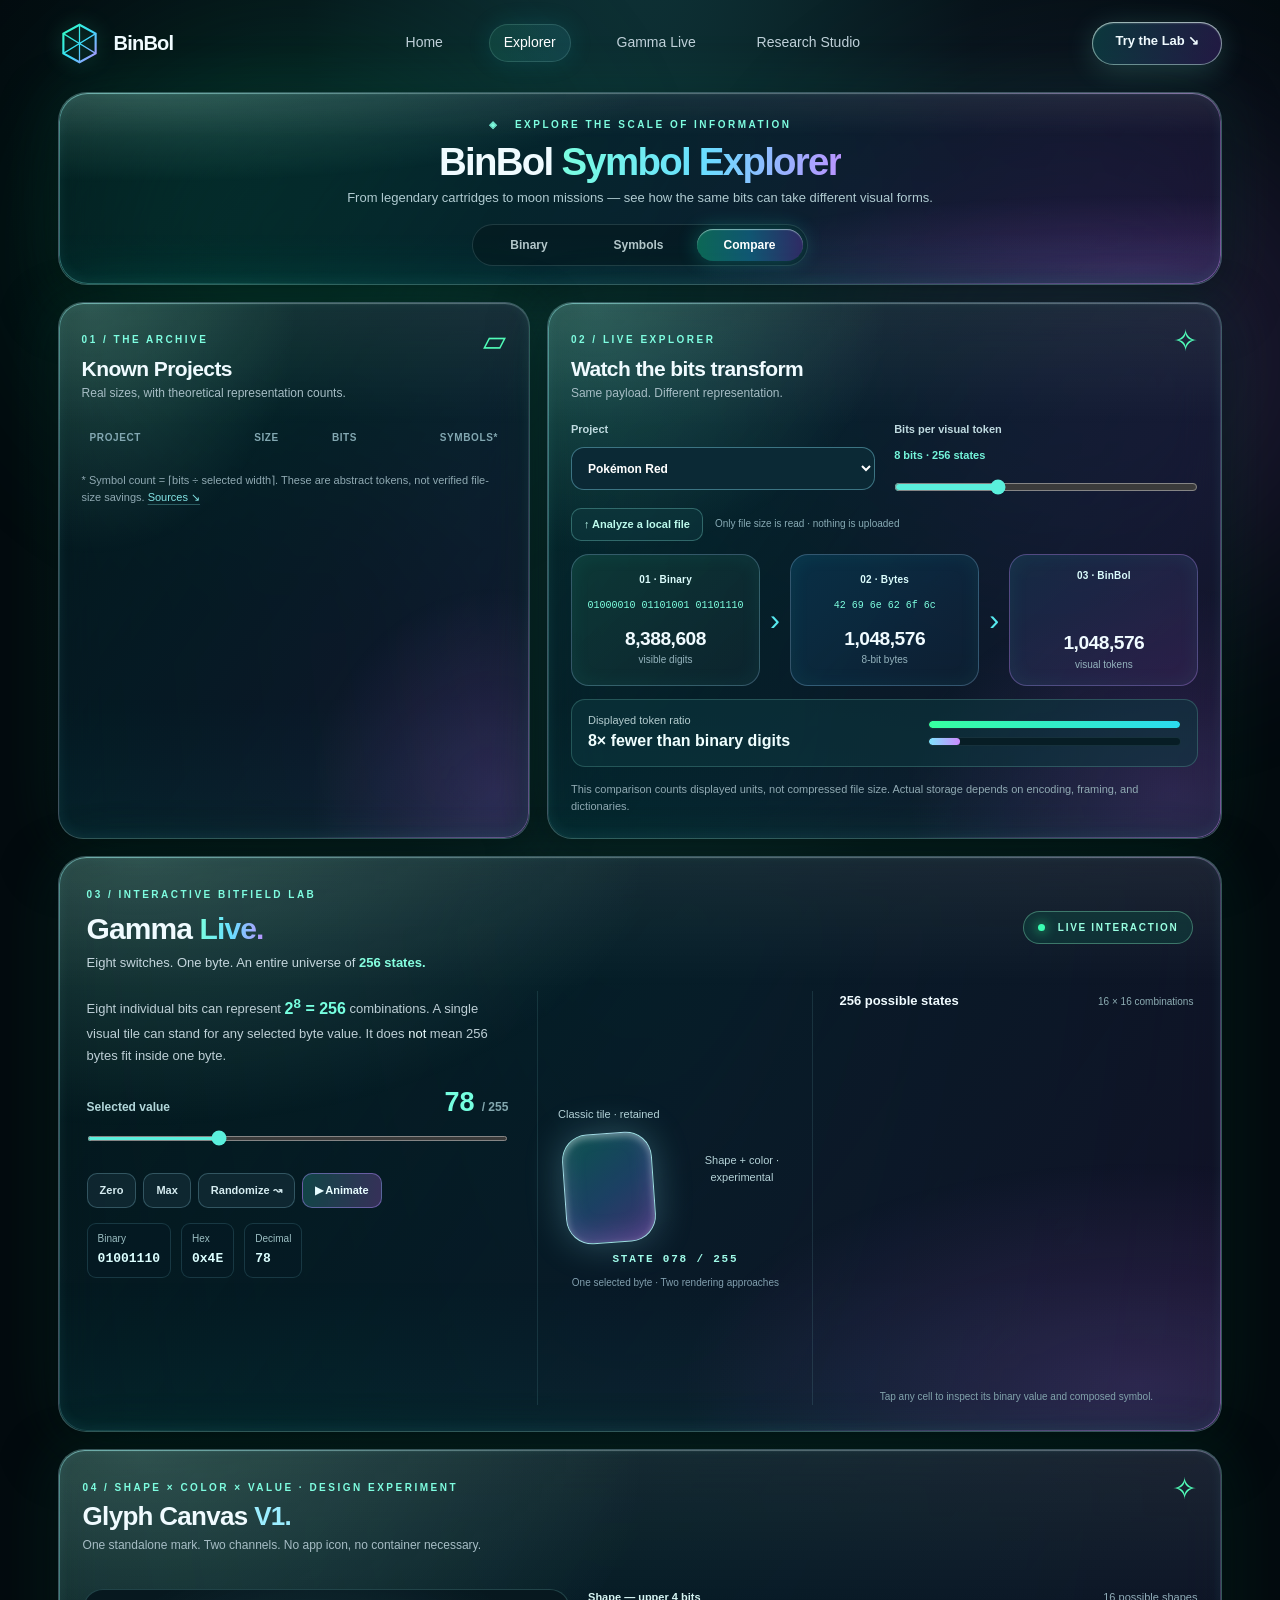
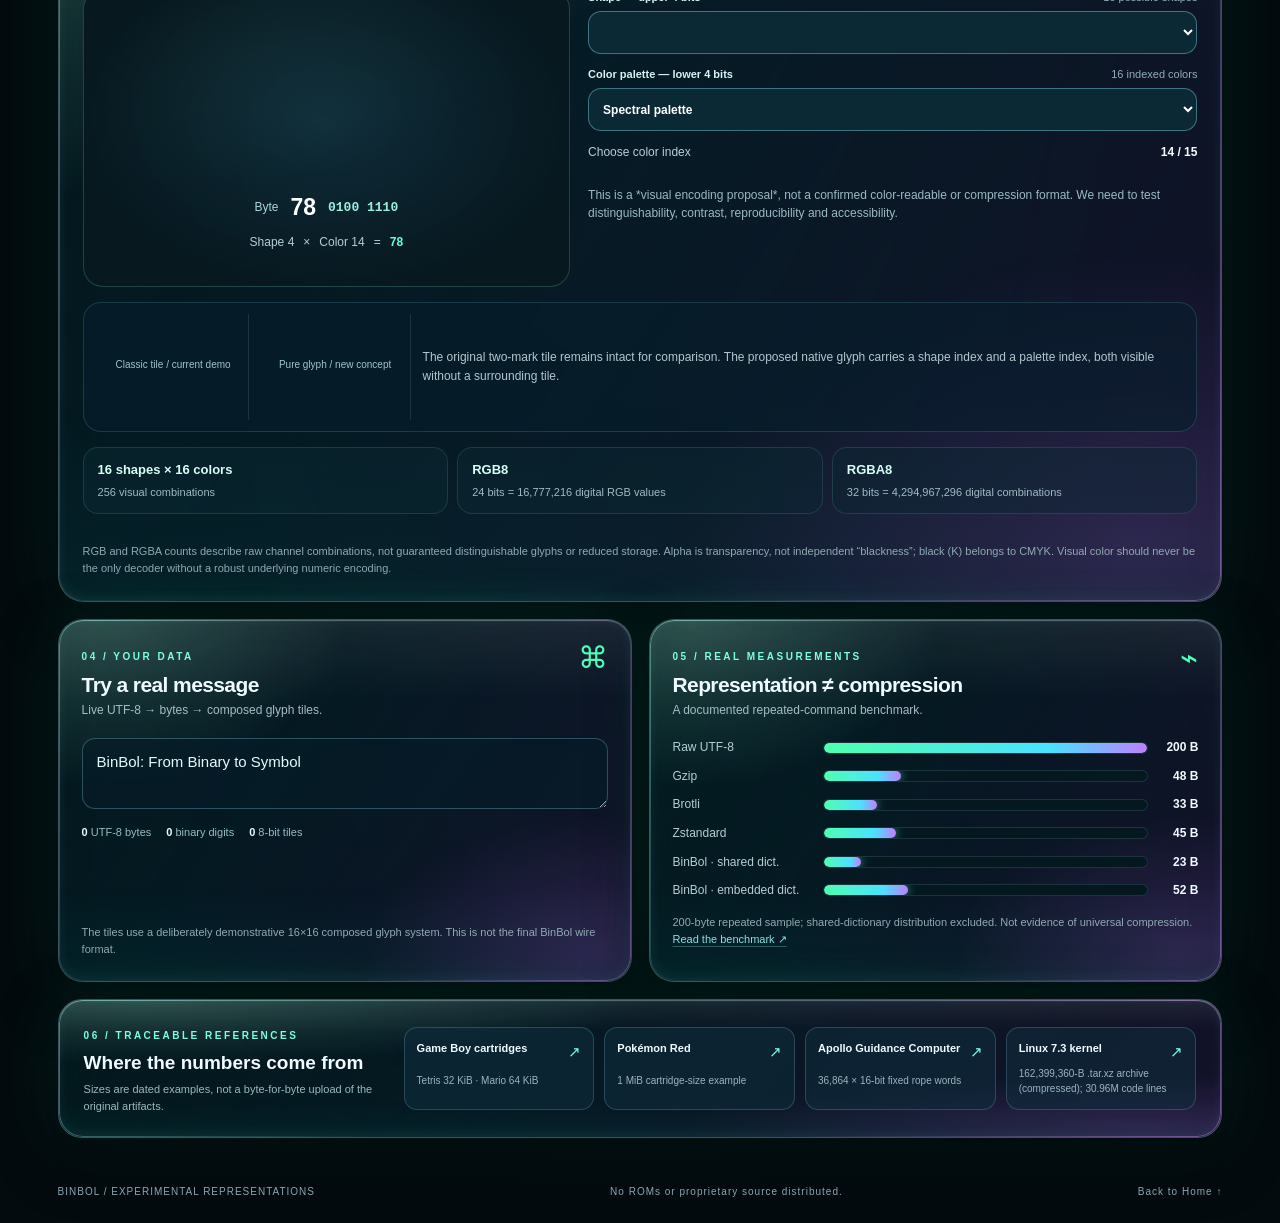
==== commit f29aea86: "feat(preview): stage BinBol Studio v0.4 with matching binary/glyph wordmark" ====
--- a/explorer.html
+++ b/explorer.html
@@ -4,38 +4,464 @@
   <meta charset="utf-8">
   <meta name="viewport" content="width=device-width, initial-scale=1, viewport-fit=cover">
   <meta name="theme-color" content="#030d10">
-  <meta name="description" content="Binball Symbol Explorer — compare historical projects in binary and visual symbols. Experiment with every one of the 256 possible 8-bit states.">
-  <title>Symbol Explorer — Binball</title>
-  <link rel="icon" href="assets/favicon.svg" type="image/svg+xml">
-  <link rel="stylesheet" href="assets/site.css">
-  <link rel="stylesheet" href="assets/refinement.css">
-  <script src="assets/site.js" defer></script>
+  <meta name="description" content="BinBol Symbol Explorer — compare historical projects in binary and visual symbols. Experiment with every one of the 256 possible 8-bit states.">
+  <title>Symbol Explorer — BinBol</title>
+  <link rel="icon" href="[data-uri]" type="image/svg+xml">
+  <style>
+:root{color-scheme:dark;--bg:#030c10;--surface:rgba(11,31,39,.62);--line:rgba(138,236,239,.16);--light:#f0fbff;--muted:#9db4c2;--mint:#52ffba;--cyan:#5ce9f8;--violet:#c28cff;--radius:30px;--shadow:0 20px 80px #0009}*{box-sizing:border-box}html{scroll-behavior:smooth;scroll-padding-top:100px}body{margin:0;min-width:320px;background:radial-gradient(ellipse at 50% -20%,#103b3f 0%,#061318 39%,#030b0f 72%);color:var(--light);font:15px/1.55 Inter,ui-sans-serif,-apple-system,BlinkMacSystemFont,"Segoe UI",sans-serif;overflow-x:hidden}button,input,select,textarea{font:inherit}button{cursor:pointer}a{color:inherit;text-decoration:none}button:focus-visible,a:focus-visible,input:focus-visible,select:focus-visible,textarea:focus-visible{outline:2px solid #75f3fd;outline-offset:4px}::selection{background:#45dfc67a;color:white}h1,h2,h3,p{margin:0}#symbol-rain{position:fixed;inset:0;width:100%;height:100%;z-index:-2;opacity:.84;pointer-events:none}.aurora{position:fixed;z-index:-1;pointer-events:none;border-radius:50%;filter:blur(105px);opacity:.2}.aurora-a{top:5%;left:5%;background:#08b878;width:460px;height:400px}.aurora-b{right:-7%;top:12%;background:#8654c2;width:540px;height:500px}.site-shell{max-width:1640px;margin:auto;min-height:100dvh;display:flex;flex-direction:column;padding:0 clamp(18px,4.5vw,75px);position:relative}.site-header{display:flex;align-items:center;gap:24px;justify-content:space-between;min-height:86px;z-index:10}.brand{display:inline-flex;align-items:center;gap:13px;font-size:clamp(20px,1.5vw,26px);font-weight:760;letter-spacing:-.8px;white-space:nowrap}.brand-crystal{width:43px;height:43px;display:inline-grid;place-items:center;filter:drop-shadow(0 0 10px #4affc85b)}.brand-crystal svg{width:100%;height:100%}.primary-nav{display:flex;align-items:center;gap:clamp(8px,2.4vw,43px)}.primary-nav a{font-size:14px;color:#bfd0d9;padding:8px 15px;border-radius:99px;transition:background .25s,color .25s}.primary-nav a:hover,.primary-nav a.active{color:white;background:linear-gradient(110deg,rgba(64,253,185,.12),rgba(72,203,245,.13));box-shadow:inset 0 0 0 1px #b6ffef25,0 0 24px #19dcdf21}.glass-button{padding:9px 23px;min-height:43px;border-radius:99px;background:linear-gradient(105deg,#0d4c4eaa,#2f1e58b0);box-shadow:inset 0 1px 2px #ffffff7a,inset 0 0 0 1px #cefff073,0 5px 28px #75f4e630;font-weight:700;font-size:13px;white-space:nowrap;transition:transform .25s,box-shadow .25s}.glass-button:hover{transform:translateY(-2px);box-shadow:inset 0 0 0 1px #adffe5,0 10px 40px #75f4e650}.home-main{flex:1;display:flex;flex-direction:column;justify-content:center;gap:35px;max-width:1370px;width:100%;margin:auto;padding:29px 0 30px}.liquid-panel{isolation:isolate;position:relative;background:linear-gradient(125deg,rgba(8,57,58,.31),rgba(7,31,42,.7) 40%,rgba(35,24,62,.53));border:1px solid rgba(184,255,245,.27);box-shadow:inset 0 1px 1px #e6ffff50,inset 0 -2px 14px #6ceefb15,0 18px 56px #0008,0 0 65px #23fbc21b;backdrop-filter:blur(22px) saturate(1.35);-webkit-backdrop-filter:blur(22px) saturate(1.35);overflow:hidden}.liquid-panel:before{content:"";pointer-events:none;position:absolute;inset:0;border-radius:inherit;z-index:-1;background:radial-gradient(ellipse at 7% 1%,#a1ffdf30,transparent 33%),radial-gradient(ellipse at 93% 92%,#bd70ff29,transparent 30%),linear-gradient(180deg,#ffffff12,transparent 23%,transparent 73%,#0cf5d40b)}.liquid-panel:after{content:"";pointer-events:none;position:absolute;inset:0;border-radius:inherit;border:1px solid transparent;background:linear-gradient(115deg,#8ffffc88,transparent 32%,transparent 64%,#dc8dff9a) border-box;-webkit-mask:linear-gradient(#fff 0 0) padding-box,linear-gradient(#fff 0 0);-webkit-mask-composite:xor;mask-composite:exclude;opacity:.7}.hero-glass{border-radius:clamp(27px,4.3vw,64px);padding:53px 7% 56px;text-align:center;min-height:465px;display:flex;flex-direction:column;align-items:center;justify-content:center;box-shadow:inset 0 2px 3px #ffffff85,inset 0 -3px 12px #60f5ff3d,0 20px 62px #000b,0 0 55px #13ffc336}.hero-topline{font-size:10px;letter-spacing:4px;font-weight:780;color:#adf5ea;display:flex;align-items:center;gap:14px;margin-bottom:24px;opacity:.82}.tiny-spark{color:#ae91ff;font-size:18px}.hero-mark{display:flex;align-items:center;justify-content:center;gap:clamp(7px,2vw,34px);width:100%;height:181px;max-width:1060px}.binary-word{display:flex;align-items:center;gap:7px;height:160px;filter:drop-shadow(0 0 8px #26f2bd70)}.binary-letter{display:grid;grid-auto-rows:1fr;gap:0;line-height:1;min-width:0;align-content:center}.binary-letter span{font:900 clamp(8px,.95vw,14px)/1.05 ui-monospace,SFMono-Regular,Consolas,monospace;display:block;white-space:pre;color:#60ffcf;text-shadow:0 0 10px #4bffc58f;letter-spacing:.05em}.symbol-word{width:min(45%,490px);height:172px;display:grid;place-items:center;filter:drop-shadow(0 0 17px #946efd50)}.glyph-logo{width:100%;height:100%;overflow:visible}.hero-subtitle{font-size:clamp(26px,3.1vw,47px);letter-spacing:.2px;font-weight:320;line-height:1.18;color:#e3fbff;text-shadow:0 4px 35px #5effbf3d}.hero-lead{font-size:14px;margin:13px 0 27px;color:#b6cccf}.hero-lead span{color:#73f8d7}.hero-actions{display:flex;justify-content:center;flex-wrap:wrap;gap:16px}.button{display:inline-flex;min-width:220px;align-items:center;justify-content:center;gap:13px;border-radius:99px;min-height:52px;padding:12px 22px;font-weight:760;font-size:15px;transition:transform .25s,filter .25s,box-shadow .25s}.button:hover{transform:translateY(-3px);filter:brightness(1.11)}.button-primary{background:linear-gradient(100deg,#4fff9c,#13dfd5 70%,#32bce9);color:#062528;box-shadow:inset 0 1px 2px #ffffffd4,0 8px 36px #19efa65d}.button-primary span{font-size:11px}.button-secondary{background:linear-gradient(110deg,#062b367c,#202c50a3);border:1px solid #98dfea89;box-shadow:inset 0 2px 5px #c7fbfb26;color:#ecfbff}.button-glyph{font-size:24px;color:#79f4e9}.glass-corner{position:absolute;pointer-events:none;width:200px;height:200px;border-radius:50%;filter:blur(31px);opacity:.22}.corner-1{background:#06ffaa;bottom:-165px;left:1%}.corner-2{background:#b67eff;top:-176px;right:-2%}.feature-row{display:grid;grid-template-columns:repeat(3,minmax(0,1fr));gap:23px}.feature-card{min-height:119px;display:flex;align-items:center;gap:21px;padding:22px 24px;border-radius:23px;transition:transform .25s,background .25s;box-shadow:inset 0 1px 1px #ffffff3f,0 10px 35px #0007}.feature-card:hover{transform:translateY(-4px);background:linear-gradient(120deg,#114744ba,#1a2547c5)}.feature-icon{font-size:45px;line-height:1;width:58px;text-align:center;flex:none;font-weight:200}.mint{color:var(--mint)}.cyan{color:var(--cyan)}.violet{color:var(--violet)}.feature-card strong{font-size:16px;display:block;margin-bottom:4px}.feature-card small{font-size:12px;color:#b2c6c9;display:block;line-height:1.5}.feature-arrow{margin-left:auto;align-self:flex-start;font-size:16px;color:#b0cacc;opacity:.5}.site-footer{max-width:1370px;width:100%;margin:0 auto;display:flex;gap:16px;justify-content:space-between;align-items:center;padding:15px 0 27px;font-size:10px;letter-spacing:1px;color:#89a6b1;position:relative;z-index:1}.site-footer a:hover{color:var(--mint)}.liquid-wave{position:fixed;pointer-events:none;z-index:-1;bottom:-100px;left:-10%;width:120%;height:160px;opacity:.9;filter:blur(.2px)}.liquid-wave span{position:absolute;width:100%;height:155px;border-top:2px solid #4cffe89c;border-radius:50% 55% 0 0;transform:rotate(-2deg);box-shadow:0 -6px 35px #36e6ff36}.liquid-wave span:nth-child(2){bottom:30px;border-color:#bf81ff93;transform:rotate(3deg);width:60%;left:40%;opacity:.6}.liquid-wave span:nth-child(3){bottom:-20px;left:-15%;width:80%;border-color:#28ff9c80;transform:rotate(2deg)}.sr-only{position:absolute;width:1px;height:1px;overflow:hidden;clip:rect(0,0,0,0);white-space:nowrap;clip-path:inset(50%)}
+/* Explorer */
+.explorer-main{flex:1;width:100%;max-width:1510px;margin:6px auto 40px;display:flex;flex-direction:column;gap:17px}.explorer-heading{width:100%;border-radius:29px;min-height:172px;padding:24px 30px 18px;text-align:center}.eyebrow,.section-overline{font-weight:760;font-size:10px;letter-spacing:2.5px;color:#7efde0}.explorer-heading h1{font-size:clamp(30px,3vw,44px);letter-spacing:-1.7px;line-height:1.15;margin:7px 0 4px}.explorer-heading h1 em,.gamma-heading h2 em{font-style:normal;background:linear-gradient(95deg,#7bffe0,#68dfff,#ba93ff);color:transparent;background-clip:text}.explorer-heading p{font-size:13px;color:#b0cbd1}.mode-switch{display:flex;gap:6px;justify-content:center;margin:16px auto 0;background:#05171d8a;width:max-content;border:1px solid #b0e1e328;padding:4px;border-radius:999px}.mode-button{background:transparent;color:#b3c7ca;border:0;border-radius:999px;padding:7px 27px;font-size:12px;font-weight:700;min-width:103px}.mode-button.active{background:linear-gradient(90deg,#13b8887c,#1b9ccc75,#5a3aa779);color:white;box-shadow:inset 0 1px 1px #dbfff78c,0 0 20px #1de6cb47}.explorer-topgrid{display:grid;grid-template-columns:1fr 1.43fr;gap:17px;align-items:stretch}.lab-panel{border-radius:25px;padding:23px;min-width:0}.panel-head{display:flex;justify-content:space-between;align-items:flex-start;margin-bottom:19px;gap:10px}.panel-head h2{font-size:21px;line-height:1.2;letter-spacing:-.6px;margin:6px 0 3px}.panel-head p{color:#a6bdc5;font-size:12px}.panel-icon{color:var(--mint);font-size:30px;line-height:1}.project-table-wrap{overflow-x:auto}.project-table{border-collapse:separate;border-spacing:0 9px;width:100%;font-variant-numeric:tabular-nums}.project-table th{color:#83a8b2;font-size:10px;text-transform:uppercase;letter-spacing:.6px;text-align:right;font-weight:650;white-space:nowrap;padding:0 8px 3px}.project-table th:first-child{text-align:left}.project-table tr td{background:linear-gradient(90deg,#10433f67,#12343f66 50%,#44346365);padding:12px 8px;font-size:12px;border-top:1px solid #98fff41f;border-bottom:1px solid #98fff41f;white-space:nowrap;text-align:right}.project-table td:first-child{text-align:left;border-radius:13px 0 0 13px}.project-table td:last-child{border-radius:0 13px 13px 0}.project-table tbody tr{cursor:pointer;transition:filter .2s}.project-table tbody tr:hover,.project-table tbody tr.selected{filter:brightness(1.3)}.project-table tbody tr.selected td{background:linear-gradient(90deg,#0b745c99,#175d7388,#58417a9c);border-color:#75ffcc66}.project-name{display:flex;align-items:center;gap:9px}.project-emoji{width:26px;height:26px;font-size:19px;display:grid;place-items:center}.project-name b{font-weight:700}.project-table .not-available{color:#7593a2;font-size:10px}.panel-footnote{color:#90aab3;font-size:11px;line-height:1.55;margin-top:14px}.panel-footnote a{color:#83e4e5;text-decoration:underline;text-decoration-color:#83e4e54e;text-underline-offset:3px}.panel-footnote a:hover{color:white}.explorer-controls{display:grid;grid-template-columns:1fr 1fr;gap:19px;margin:5px 0 16px}.field-label{display:flex;flex-direction:column;gap:9px;font-size:11px;color:#bfdae0;font-weight:700}.field-label select{appearance:auto;background:#0b2935;color:white;border:1px solid #81daec6c;border-radius:13px;padding:10px 12px;max-width:100%;width:100%;height:43px;font-size:12px}.width-field span{align-self:flex-start;color:#74f5db;font-size:11px}.width-field input{margin:5px 0 0;width:100%}input[type=range]{accent-color:#5aefdc;cursor:pointer}.file-upload{display:flex;gap:12px;align-items:center;flex-wrap:wrap;margin:-3px 0 13px}.file-upload-button{display:inline-flex;align-items:center;padding:7px 12px;font-size:11px;font-weight:760;color:#bdfbed;border-radius:10px;border:1px solid #86e8de4e;background:#103b4188;cursor:pointer}.file-upload-button:hover{background:#175b56}.file-upload input{position:absolute;width:1px;height:1px;opacity:.01}.file-upload input:focus-visible+.file-upload-button{outline:2px solid #72fcee}.file-upload span{font-size:10px;color:#88abb5;overflow-wrap:anywhere}.conversion-flow{display:grid;grid-template-columns:minmax(0,1fr) 14px minmax(0,1fr) 14px minmax(0,1fr);align-items:stretch;gap:8px}.conversion-node{min-width:0;border-radius:18px;padding:13px 10px;min-height:130px;display:flex;flex-direction:column;align-items:center;justify-content:center;text-align:center;border:1px solid #9edaff45;background:linear-gradient(140deg,#1549408c,#102631b5);box-shadow:inset 0 0 20px #22e9cc13}.byte-node{background:linear-gradient(140deg,#0b3a57a3,#102136a8)}.symbol-node{background:linear-gradient(140deg,#193451a3,#31204dbe);border-color:#ba9aff55}.conversion-label{font-size:10px;color:#dcfdfd;font-weight:800;margin-bottom:9px;letter-spacing:.2px}.conversion-example{white-space:nowrap;overflow:hidden;max-width:100%;text-overflow:ellipsis;font:10px ui-monospace,SFMono-Regular,Consolas,monospace;color:#7effe0;display:block;line-height:1.7;margin-bottom:12px}.conversion-node strong{font-size:clamp(14px,1.5vw,21px);letter-spacing:-.5px;line-height:1.4}.conversion-node small{font-size:10px;color:#95b4be}.flow-chevron{display:grid;place-items:center;color:#57e9ef;font-size:30px}.symbol-preview{display:flex;align-items:center;justify-content:center;min-height:30px;gap:2px;margin-bottom:8px;overflow:hidden;max-width:100%}.comparison-summary{margin-top:13px;border-radius:14px;background:#0e39408c;border:1px solid #97fdeb31;display:grid;grid-template-columns:1fr .78fr;gap:15px;align-items:center;padding:12px 16px}.comparison-summary span{font-size:11px;color:#b4cdd0;display:block}.comparison-summary strong{display:block;color:#f0ffff;font-size:16px}.comparison-bars{display:flex;flex-direction:column;gap:8px}.meter-track{height:9px;border-radius:20px;background:#071d25;border:1px solid #70a8bd25;overflow:hidden}.meter-fill{height:100%;border-radius:20px}.binary-fill{width:100%;background:linear-gradient(90deg,#37ff9f,#2bdbef)}.symbol-fill{width:12.5%;background:linear-gradient(90deg,#7ee4fd,#cc8aff);transition:width .32s ease}.mode-binary .byte-node,.mode-binary .symbol-node{opacity:.28}.mode-symbols .binary-node,.mode-symbols .byte-node{opacity:.28}
+/* Gamma lab */
+.gamma-panel{border-radius:28px;padding:24px 28px 26px;scroll-margin-top:25px}.gamma-heading{display:flex;justify-content:space-between;align-items:center;margin-bottom:18px;gap:12px}.gamma-heading h2{font-size:30px;letter-spacing:-.9px;margin:1px 0}.gamma-heading p{font-size:13px;color:#c4d6dd}.gamma-heading p strong{color:#86ffe0}.gamma-cta{border:1px solid #94ffcf56;border-radius:30px;background:#0e5c4b57;color:#98ffe1;font-size:10px;font-weight:800;letter-spacing:1.7px;padding:8px 14px;white-space:nowrap}.status-pulse{width:7px;height:7px;display:inline-block;border-radius:50%;background:#3afeb3;margin-right:8px;box-shadow:0 0 12px #2fff97;animation:pulse 2s infinite}@keyframes pulse{50%{opacity:.35;box-shadow:0 0 22px #2fff97}}.gamma-layout{display:grid;grid-template-columns:1.2fr .78fr 1fr;gap:26px;align-items:stretch}.gamma-left{min-width:0;padding-right:3px}.gamma-explanation{font-size:13px;line-height:1.75;color:#bdcfd6;max-width:480px;min-height:64px}.gamma-explanation strong{color:#77ffe0;font-size:16px}.gamma-explanation em{font-style:normal;color:#ecfeff}.range-header{display:flex;align-items:baseline;gap:7px;font-size:12px;font-weight:720;color:#b2d7da;margin-top:14px}.range-header output{margin-left:auto;font-size:27px;color:#75ffe0;font-weight:850;font-variant-numeric:tabular-nums}.range-header span{font-size:12px;color:#83a7ae}.gamma-left input[type=range]{width:100%;margin:9px 0 17px;height:5px}.gamma-bits{display:grid;grid-template-columns:repeat(8,minmax(0,1fr));gap:5px}.bit-button{min-width:0;min-height:43px;border-radius:9px;background:#102c37;border:1px solid #77e8ed45;color:#92cfd9;font:760 clamp(12px,1.4vw,19px) ui-monospace,Consolas,monospace;transition:background .15s,box-shadow .15s}.bit-button.on{background:linear-gradient(150deg,#0f845c,#156b82);border-color:#7bfbe3;box-shadow:0 0 16px #2fedbb23,inset 0 2px 4px #beffe938;color:#fff}.gamma-actions{display:flex;gap:7px;flex-wrap:wrap;margin:15px 0}.small-button{padding:8px 12px;border-radius:10px;border:1px solid #95d9ea43;background:#19343e88;color:#d5ecf0;font-size:11px;font-weight:740}.small-button:hover{background:#27576b9a}.small-button.accented{border-color:#a58af77a;background:linear-gradient(100deg,#175a59ad,#523c76a6);color:#e8fdff}.gamma-notation{display:flex;gap:10px;flex-wrap:wrap;color:#9cbfc3;font-size:10px}.gamma-notation span{background:#071c2591;border:1px solid #3c727d5b;border-radius:9px;padding:7px 10px}.gamma-notation code{display:block;color:#dcffff;font-size:13px;font-weight:780;margin-top:3px}.gamma-center{min-width:0;border-left:1px solid #9dffff1b;border-right:1px solid #9dffff1b;display:flex;flex-direction:column;align-items:center;justify-content:center;gap:10px;padding:8px 12px;text-align:center}.state-caption{font-size:11px;color:#b4d2d7}.single-cell{width:clamp(88px,8.5vw,139px);aspect-ratio:1;border-radius:26px;background:linear-gradient(145deg,#0d6559c4,#234d78c0 54%,#533c8dbb);border:1px solid #b7f8fbd9;box-shadow:inset 0 3px 7px #f2ffff5f,inset 0 -6px 22px #dba4ff36,0 0 37px #8fe9fe45;display:grid;place-items:center;transform:rotate(-4deg);transition:transform .2s}.single-cell:hover{transform:rotate(0) scale(1.06)}.single-cell .glyph-tile{width:85%;height:85%;background:transparent;border:0;box-shadow:none}.single-cell .glyph-tile .glyph-primary{font-size:56px}.single-cell .glyph-tile .glyph-secondary{font-size:27px}.state-label{letter-spacing:1.8px;font:800 11px ui-monospace,monospace;color:#a0fce9}.cell-foot{color:#819fae;font-size:10px}.gamma-right{min-width:0}.states-heading{display:flex;justify-content:space-between;align-items:baseline;gap:10px;margin-bottom:13px}.states-heading strong{font-size:13px}.states-heading span{font-size:10px;color:#8dadb3}.states-grid{display:grid;grid-template-columns:repeat(16,minmax(0,1fr));gap:3px;max-width:370px;width:100%;aspect-ratio:1;margin:auto}.state-square{min-width:0;min-height:0;border:0;border-radius:3px;background:hsl(var(--hue),79%,54%);opacity:.68;cursor:pointer;transition:transform .1s,opacity .1s;box-shadow:0 0 4px hsl(var(--hue),80%,60%,.1);padding:0}.state-square:hover{opacity:1;transform:scale(1.16);z-index:1}.state-square.selected{opacity:1;outline:2px solid white;outline-offset:1px;z-index:2;box-shadow:0 0 13px white}.grid-help{text-align:center;font-size:10px;color:#83a4ad;margin-top:11px}
+/* lower panels */
+.lower-grid{display:grid;grid-template-columns:1fr 1fr;gap:17px}.mini-playground textarea{width:100%;border-radius:13px;border:1px solid #83d8e94d;background:#071d28ac;color:#e7fbff;padding:11px 14px;resize:vertical;outline:none}.mini-playground textarea:focus{border-color:#77fbe7}.sample-metrics{display:flex;flex-wrap:wrap;gap:15px;margin-top:9px;font-size:11px;color:#97bcc5}.sample-metrics strong{color:#e9fbff}.live-sample{display:flex;gap:5px;overflow:auto;min-height:60px;align-items:center;margin-top:9px;padding-bottom:5px}.glyph-tile{position:relative;display:inline-grid;place-items:center;flex:none;width:32px;height:39px;border:1px solid #80e3ed49;border-radius:9px;background:linear-gradient(145deg,#0b4144aa,#26204da3);box-shadow:inset 0 1px 2px #efffff2d;overflow:hidden}.glyph-primary{font:28px/1 Georgia,serif;color:#77f6ef;text-shadow:0 0 12px #82f7ed8f;transform:translate(-2px,1px)}.glyph-secondary{font:18px/1 Georgia,serif;color:#cb9dff;position:absolute;right:3px;top:1px;text-shadow:0 0 9px #c593ff}.glyph-tile.tiny{width:24px;height:28px;border-radius:7px}.glyph-tile.tiny .glyph-primary{font-size:18px}.glyph-tile.tiny .glyph-secondary{font-size:12px;right:1px}.bench-bars{display:flex;flex-direction:column;gap:10px}.bench-row{display:grid;grid-template-columns:142px 1fr 42px;gap:8px;align-items:center;font-size:12px}.bench-row span{color:#b5cfd5}.bench-row b{font-variant-numeric:tabular-nums;text-align:right}.bench-track{height:12px;border-radius:6px;background:#051820;border:1px solid #81c5d029;overflow:hidden}.bench-track i{display:block;height:100%;background:linear-gradient(90deg,#50ffb0,#4be1ff 70%,#bd80fc);border-radius:6px;box-shadow:0 0 10px #56efd2a1}.sources-panel{border-radius:24px;padding:22px 25px;display:flex;align-items:center;gap:30px;justify-content:space-between}.sources-panel>div:first-child{max-width:290px;flex:0 0 auto}.sources-panel h2{font-size:19px;margin:3px 0}.sources-panel p{font-size:11px;color:#9bb9c1}.source-links{display:grid;grid-template-columns:repeat(4,minmax(0,1fr));gap:10px;flex:1}.source-links a{display:grid;grid-template-columns:1fr auto;gap:2px;padding:12px;background:#102d3c9e;border:1px solid #9cdefb33;border-radius:13px;min-width:0}.source-links a:hover{border-color:#7effdf}.source-links strong{font-size:11px}.source-links small{font-size:10px;color:#9bb5bd;grid-column:1/-1}.source-links a span{grid-column:2;grid-row:1;color:#7cf9e3}body[data-page=explorer] .site-footer{padding-top:6px;padding-bottom:24px}
+@media(max-width:1250px){.explorer-topgrid{grid-template-columns:1fr}.project-table td{padding:12px}.sources-panel{display:block}.sources-panel>div:first-child{max-width:none;margin-bottom:14px}.gamma-layout{gap:16px}.hero-glass{min-height:430px}.hero-mark{height:150px}.symbol-word{height:148px}}
+@media(max-width:980px){.site-header{min-height:80px;flex-wrap:wrap;gap:9px}.primary-nav{order:3;width:100%;justify-content:center;padding-bottom:13px}.nav-action{margin-left:auto}.hero-glass{min-height:400px;padding:32px 4%}.home-main{padding-top:20px}.feature-row{gap:10px}.feature-card{gap:9px;padding:15px}.feature-icon{font-size:31px;width:35px}.feature-card strong{font-size:13px}.feature-card small{font-size:10px}.gamma-layout{grid-template-columns:1fr 1fr}.gamma-center{border-right:0}.gamma-right{grid-column:1/-1;max-width:500px;width:100%;margin:auto}.states-grid{max-width:300px}.source-links{grid-template-columns:repeat(2,1fr)}}
+@media(max-width:650px){.site-shell{padding:0 15px}.site-header{min-height:64px}.brand{font-size:21px;gap:7px}.brand-crystal{width:33px;height:33px}.glass-button{font-size:11px;padding:8px 11px;min-height:34px}.primary-nav{justify-content:flex-start;overflow-x:auto;scrollbar-width:none;gap:5px}.primary-nav a{white-space:nowrap;padding:7px 11px;font-size:11px}.home-main{gap:16px;justify-content:flex-start;padding-top:22px}.hero-glass{min-height:400px;border-radius:32px;padding:25px 12px 32px}.hero-topline{letter-spacing:2px;font-size:8px;gap:6px;margin-bottom:10px}.hero-mark{height:110px;gap:1px}.binary-word{transform:none;margin-right:0;height:112px;gap:2px;flex:0 0 auto}.binary-letter span{font-size:9.8px;letter-spacing:0}.symbol-word{height:112px;width:43%;flex:0 0 43%}.hero-subtitle{font-size:clamp(25px,7vw,36px)}.hero-lead{font-size:12px;margin:9px 0 20px}.hero-actions{gap:10px}.button{min-height:44px;min-width:0;width:100%;max-width:285px;font-size:12px}.feature-row{grid-template-columns:1fr;gap:9px}.feature-card{min-height:69px;padding:11px 17px;border-radius:17px}.feature-icon{font-size:29px;width:39px}.feature-card strong{font-size:13px}.feature-card small{font-size:10px}.site-footer{font-size:9px;letter-spacing:.2px;flex-wrap:wrap;padding-top:20px}.site-footer span:nth-child(2){display:none}.explorer-main{margin-top:12px;gap:12px}.explorer-heading{padding:22px 13px 16px;min-height:160px;border-radius:23px}.explorer-heading h1{font-size:28px}.explorer-heading p{font-size:11px}.eyebrow,.section-overline{font-size:9px;letter-spacing:1.6px}.mode-button{min-width:88px;padding:6px 15px;font-size:11px}.lab-panel,.gamma-panel{border-radius:20px;padding:17px}.panel-head h2{font-size:19px}.panel-head p{font-size:11px}.project-table{min-width:460px}.project-table td{font-size:11px;padding:10px 8px}.explorer-controls{grid-template-columns:1fr;gap:13px}.conversion-flow{gap:5px;grid-template-columns:minmax(0,1fr) 8px minmax(0,1fr) 8px minmax(0,1fr)}.conversion-node{min-height:112px;padding:9px 3px;border-radius:12px}.conversion-label{font-size:8px;margin-bottom:5px}.conversion-example{font-size:9px;margin-bottom:6px}.conversion-node strong{font-size:12px}.conversion-node small{font-size:8px}.flow-chevron{font-size:20px}.comparison-summary{grid-template-columns:1fr;padding:12px;gap:9px}.gamma-heading{align-items:flex-start}.gamma-heading h2{font-size:25px}.gamma-heading p{font-size:11px}.gamma-cta{font-size:8px;padding:7px}.gamma-layout{grid-template-columns:1fr;gap:20px}.gamma-explanation{min-height:0}.gamma-center{border-left:0;border-top:1px solid #9dffff24;border-bottom:1px solid #9dffff24;padding:18px 0}.single-cell{width:120px}.gamma-right{grid-column:auto}.states-grid{max-width:320px}.lower-grid{grid-template-columns:1fr}.source-links{grid-template-columns:1fr 1fr;gap:7px}.sources-panel{padding:18px}.source-links a{padding:9px}.source-links strong{font-size:10px}.source-links small{font-size:9px}.liquid-wave{opacity:.5}}
+@media(max-width:390px){.hero-mark{height:103px}.binary-word{transform:none;margin-right:0}.binary-letter span{font-size:8.8px}.symbol-word{width:45%;flex-basis:45%}.gamma-bits{gap:3px}.bit-button{min-height:38px}.source-links{grid-template-columns:1fr}}
+@media(prefers-reduced-motion:reduce){html{scroll-behavior:auto}*,*:before,*:after{animation:none!important;transition:none!important}.symbol-fill,.bit-button{transition:none!important}}
+
+</style>
+  <style>
+/* Binball v1.1 — mobile-first scene navigation and shape × color research canvas. */
+.binary-word{width:54%;flex:0 1 54%;height:auto;max-height:170px;min-width:0;display:block}
+.binary-logo-svg{display:block;width:100%;height:100%;min-height:115px;overflow:visible;filter:drop-shadow(0 0 8px #25d9ac73)}
+.binary-digit{font-family:ui-monospace,SFMono-Regular,Consolas,monospace;font-size:12.7px;font-weight:850;fill:#5bffd3;letter-spacing:0;text-shadow:0 0 8px #4cf5c1}
+.symbol-word{flex:0 1 44%;width:44%;min-width:0}
+.hero-mark{gap:clamp(7px,1.6vw,21px)}
+.binary-ascii-key{display:flex;gap:clamp(8px,1.3vw,22px);align-items:center;justify-content:center;flex-wrap:wrap;margin:2px auto 12px;color:#c4f0e7;font-size:11px;letter-spacing:.06em}
+.binary-ascii-key span{display:flex;align-items:center;gap:6px}.binary-ascii-key code{color:#65f5c8;font:600 11px ui-monospace,SFMono-Regular,Consolas,monospace}
+.feature-pager,.mobile-scenes{display:none}
+.glyph-lab-panel{border-radius:26px;padding:24px;display:flex;flex-direction:column;gap:15px}
+.glyph-lab-panel h2{font-size:26px;letter-spacing:-.7px;margin:4px 0}.glyph-lab-panel h2 em{font-style:normal;color:#9ceeff}
+.glyph-canvas-layout{display:grid;grid-template-columns:minmax(0,.8fr) minmax(0,1fr);gap:18px}
+.glyph-stage{min-height:298px;border-radius:20px;border:1px solid #8af5ee32;background:radial-gradient(ellipse at 50% 45%,#25526855,#07181f 75%);display:flex;align-items:center;justify-content:center;flex-direction:column;padding:20px;gap:8px}
+.glyph-stage-main{height:158px;display:grid;place-items:center}
+.native-glyph{display:inline-grid;place-items:center;line-height:1;width:125px;height:142px;filter:drop-shadow(0 0 16px currentColor)}
+.native-glyph svg{display:block;width:100%;height:100%;overflow:visible}
+.native-glyph.small{width:34px;height:36px;filter:none}.native-glyph-mini .native-glyph{width:70px;height:88px;filter:drop-shadow(0 0 8px #72fbe5)}
+.glyph-stage-value{display:flex;align-items:center;gap:12px;color:#a9d6dc;font-size:12px}.glyph-stage-value strong{font-size:23px;color:white}.glyph-stage-value span{font:700 13px ui-monospace,monospace;color:#9cefdc}
+.shape-mapping{display:flex;align-items:center;gap:9px;font-size:12px;color:#b7cdd4}.shape-mapping strong{color:#69ffd2}
+.glyph-config{display:flex;flex-direction:column;gap:12px}.glyph-config .field-label{display:grid;grid-template-columns:1fr auto;gap:5px;color:#d6f5f3}.glyph-config .field-label select{grid-column:1/-1;max-width:100%;min-height:40px;padding:8px 10px}.glyph-config .field-label span{color:#91aeb9;font-weight:450}
+.palette-head{display:flex;align-items:center;justify-content:space-between;font-size:12px;color:#b7d0d6}.palette-head strong{color:#f5fbfc}
+.glyph-color-grid{display:grid;grid-template-columns:repeat(8,minmax(0,1fr));gap:7px}
+.color-choice{aspect-ratio:1;border-radius:9px;background:var(--swatch);border:2px solid #ffffff42;min-height:27px;box-shadow:0 0 8px #0006;position:relative;transition:transform .2s}
+.color-choice.selected{border-color:#fff;outline:2px solid #74fbed;outline-offset:2px;transform:translateY(-2px)}
+.glyph-research-note{font-size:12px;color:#9abac2;line-height:1.55}
+.glyph-contrast-row{display:grid;grid-template-columns:150px 150px minmax(0,1fr);gap:12px;align-items:center;border:1px solid #85e1ee29;background:#071f2da3;border-radius:18px;padding:11px 15px}.glyph-contrast-row>div{height:106px;display:flex;flex-direction:column;align-items:center;justify-content:center;gap:5px;border-right:1px solid #8bbad329}
+.glyph-contrast-row>div>span{font-size:10px;color:#a2c2cf}.glyph-contrast-row>div .native-glyph{width:58px;height:68px;filter:drop-shadow(0 0 8px #76dbff)}.glyph-contrast-row .glyph-tile{width:53px;height:63px}.glyph-contrast-row>p{font-size:12px;color:#b1c8cd}
+.channel-theory{display:grid;grid-template-columns:repeat(3,1fr);gap:9px}.channel-theory>div{padding:12px 14px;border-radius:15px;border:1px solid #8ddfdf24;background:#0c28347a;min-width:0}
+.channel-theory strong{display:block;font-size:13px;color:#d6fff5}.channel-theory span{display:block;font-size:11px;color:#9fbbc4;margin-top:4px}
+.gamma-double-preview{display:flex;align-items:center;justify-content:center;gap:16px;width:100%}.glyph-preview-unit{flex:1;display:flex;flex-direction:column;align-items:center;gap:10px;min-width:0}.glyph-preview-unit .state-caption{font-size:11px;white-space:normal;text-align:center}
+.gamma-double-preview .single-cell{max-width:90px;width:90px;min-height:110px;height:110px}.gamma-double-preview .single-cell .glyph-tile{transform:scale(1.25)}
+.gamma-states-toggle{display:none}
+@media(max-width:980px){.glyph-canvas-layout{grid-template-columns:1fr 1fr}.glyph-contrast-row{grid-template-columns:130px 130px 1fr}}
+@media(max-width:760px){
+ body[data-page=home]{height:100dvh;overflow:hidden}
+ body[data-page=home] .site-shell{height:100dvh;min-height:0}
+ .site-shell{padding:0 12px}
+ .site-header{min-height:54px;flex-wrap:nowrap;gap:8px;padding-top:4px}.brand{font-size:18px}.brand-crystal{width:28px;height:28px}
+ .primary-nav{order:initial;display:flex;width:auto;flex:1;justify-content:flex-end;padding:0;gap:1px;overflow:visible}
+ .primary-nav a{padding:7px 7px;font-size:11px}.primary-nav a:nth-child(n+3){display:none}
+ .nav-action{display:none}
+ .home-main{min-height:0;flex:1;padding:7px 0 8px;gap:9px;justify-content:center}
+ .hero-glass{padding:17px 9px 20px;min-height:0;border-radius:28px;flex:0 1 auto}
+ .hero-topline{font-size:7px;letter-spacing:1.15px;margin-bottom:7px}
+ .hero-mark{height:auto;min-height:103px;gap:5px;display:flex;align-items:center;width:100%}
+ .binary-word{width:54%;flex:0 1 54%;height:115px;max-height:none;transform:none;margin:0}
+ .binary-logo-svg{width:100%;height:100%;min-height:0}
+ .symbol-word{width:43%;flex:0 1 43%;height:112px;overflow:visible}
+ .binary-ascii-key{flex-wrap:nowrap;gap:7px;margin:0 0 10px;font-size:9px;white-space:nowrap}
+ .binary-ascii-key span{gap:3px}.binary-ascii-key code{font-size:9px}
+ .hero-subtitle{font-size:clamp(22px,6vw,30px)}
+ .hero-lead{margin:6px 0 12px;font-size:11px}
+ .hero-actions{flex-wrap:nowrap;gap:7px;width:100%}.button{width:50%;min-width:0;min-height:43px;padding:8px 6px;font-size:10px;gap:5px;white-space:normal}.button-glyph{font-size:17px}
+ .feature-pager{display:flex;align-items:center;justify-content:center;gap:15px;color:#b6e5e2;font-size:11px}
+ .feature-pager button{width:34px;height:28px;border-radius:9px;background:#163f4685;border:1px solid #a6f5e14c;color:#cffff4;font-size:23px;line-height:1}
+ .feature-row{display:block;min-height:73px}.feature-card{display:none;min-height:69px}.feature-card.mobile-feature-active{display:flex}
+ .site-footer{font-size:8px;padding:7px 0 11px;gap:8px}.site-footer>a{font-size:9px}
+ .explorer-main{margin:4px auto 15px;gap:9px}.explorer-heading{min-height:0;padding:10px 12px 8px;border-radius:19px}.explorer-heading h1{font-size:21px;margin:3px 0}.explorer-heading p{font-size:10px;line-height:1.35}.explorer-heading .eyebrow{font-size:8px;letter-spacing:1px}
+ .explorer-heading .mode-switch{display:none}
+ .mobile-scenes{display:grid;grid-template-columns:repeat(6,1fr);gap:2px;border-radius:15px;padding:4px}
+ .mobile-scenes button{min-height:35px;font-size:10px;font-weight:650;color:#a7c5ce;border:0;background:transparent;border-radius:11px;padding:5px 1px}
+ .mobile-scenes button.active{background:linear-gradient(110deg,#1db18c6a,#3270b476,#6c3baf5a);color:white;box-shadow:inset 0 0 0 1px #a7f9e657}
+ .explorer-topgrid,.lower-grid{display:contents}
+ [data-mobile-screen]:not(body){display:none!important}
+ body[data-mobile-screen=archive] [data-mobile-screen=archive],body[data-mobile-screen=compare] [data-mobile-screen=compare],body[data-mobile-screen=gamma] [data-mobile-screen=gamma],body[data-mobile-screen=glyphs] [data-mobile-screen=glyphs],body[data-mobile-screen=research] [data-mobile-screen=research],body[data-mobile-screen=message] [data-mobile-screen=message]{display:block!important}
+ .lab-panel,.gamma-panel,.glyph-lab-panel{padding:13px;border-radius:18px}
+ .panel-head{margin-bottom:9px}.panel-head h2{font-size:17px;margin:3px 0}.panel-head p{font-size:10px}
+ .panel-icon{font-size:22px}.section-overline{font-size:8px;letter-spacing:1.3px}
+ .project-table-wrap{overflow:visible}.project-table{table-layout:fixed;min-width:0;width:100%;border-spacing:0 6px}
+ .project-table th{font-size:8px;text-align:right;letter-spacing:0;padding:0 1px 3px}.project-table th:first-child{text-align:left}
+ .project-table th:nth-child(1){width:32%}.project-table th:nth-child(2){width:18%}.project-table th:nth-child(3){width:23%}.project-table th:nth-child(4){width:27%}
+ .project-table tr td{height:42px;padding:7px 3px;font-size:10px;white-space:normal;line-height:1.12;vertical-align:middle}
+ .project-table td:nth-child(n+2){font-size:0;white-space:nowrap}
+ .project-table td:nth-child(n+2):after{content:attr(data-short);font-size:10px;font-weight:700;color:#d5f9fc}
+ .project-table .project-emoji{display:none}.project-table .project-name{gap:0}.project-table b{font-size:10px;font-weight:700;overflow-wrap:anywhere}
+ .panel-footnote{font-size:10px;line-height:1.45}
+ .explorer-controls{gap:8px}.field-label{font-size:11px}.file-upload{gap:5px;flex-wrap:wrap}
+ .conversion-flow{gap:4px}.conversion-node{min-height:93px;padding:7px 2px}.conversion-label{font-size:8px}.conversion-node strong{font-size:11px}.conversion-node small{font-size:7px}.conversion-example{font-size:7px;line-height:1.3}
+ .gamma-panel .gamma-heading{margin-bottom:7px}.gamma-heading h2{font-size:21px}.gamma-heading p{font-size:10px}.gamma-explanation{font-size:11px;line-height:1.4;margin:0 0 9px}
+ .gamma-layout{display:flex;flex-direction:column;gap:8px}.gamma-left{order:2}.gamma-center{order:1;display:flex;flex-direction:column;gap:5px;border:none;padding:2px 0 4px}.gamma-right{order:3;display:none!important}.states-open .gamma-right{display:block!important}
+ .gamma-double-preview{gap:10px}.gamma-double-preview .single-cell{max-width:73px;width:73px;height:75px;min-height:75px}.native-glyph-mini .native-glyph{width:59px;height:71px}
+ .glyph-preview-unit .state-caption{font-size:9px}.gamma-center .state-label{font-size:9px}.gamma-center .cell-foot{font-size:9px}
+ .gamma-states-toggle{display:block;margin:0 auto;padding:6px 12px}
+ .range-header{margin-top:3px}.gamma-bits{gap:3px}.bit-button{min-height:34px}.gamma-actions{gap:5px;margin-top:7px}.gamma-actions button{min-height:32px;font-size:10px;padding:6px 7px}.gamma-notation{font-size:10px;margin-top:6px}
+ .states-grid{max-width:280px}.grid-help{font-size:10px}
+ .glyph-lab-panel{gap:8px}.glyph-lab-panel h2{font-size:19px}.glyph-lab-panel .panel-head p{font-size:10px}
+ .glyph-canvas-layout{grid-template-columns:1fr 1fr;gap:9px}
+ .glyph-stage{min-height:0;border-radius:14px;padding:9px 4px;gap:6px}.glyph-stage-main{height:102px}.glyph-stage-main .native-glyph{width:93px;height:104px}
+ .glyph-stage-value{gap:5px;flex-wrap:wrap;justify-content:center;font-size:9px}.glyph-stage-value strong{font-size:18px}.glyph-stage-value span{font-size:9px}
+ .shape-mapping{font-size:9px;gap:4px;flex-wrap:wrap;justify-content:center}
+ .glyph-config{gap:8px}.glyph-config .field-label{grid-template-columns:1fr;gap:3px;font-size:10px}.glyph-config .field-label span{display:none}
+ .glyph-config .field-label select{padding:6px;min-height:32px;font-size:10px}.palette-head{font-size:10px}
+ .glyph-color-grid{grid-template-columns:repeat(8,1fr);gap:4px}.color-choice{min-height:18px;border-radius:5px}
+ .glyph-research-note{font-size:9px;line-height:1.4}
+ .glyph-contrast-row{grid-template-columns:1fr 1fr;gap:6px;padding:7px}.glyph-contrast-row>div{height:70px}.glyph-contrast-row>div>span{font-size:8px}.glyph-contrast-row>p{grid-column:1/-1;font-size:9px}.glyph-contrast-row .glyph-tile{width:38px;height:42px}.glyph-contrast-row>div .native-glyph{width:45px;height:48px}
+ .channel-theory{grid-template-columns:repeat(3,1fr);gap:5px}.channel-theory>div{padding:7px 6px}.channel-theory strong{font-size:9px}.channel-theory span{font-size:8px;overflow-wrap:anywhere}
+ .bench-row{grid-template-columns:105px 1fr 36px;gap:5px;font-size:10px}.bench-row span{overflow-wrap:anywhere}
+ .source-links{grid-template-columns:1fr 1fr;gap:6px}
+ .site-footer{display:none}
+}
+@media(max-width:365px){.binary-ascii-key code{font-size:8px}.primary-nav a{font-size:10px}.hero-mark{min-height:95px}.binary-word{height:105px}.symbol-word{height:104px}.mobile-scenes button{font-size:9px}.project-table td:nth-child(n+2):after{font-size:9px}}
+@media(max-height:650px) and (max-width:760px){.feature-row,.feature-pager{display:none}.hero-topline{display:none}.hero-glass{padding:11px}.hero-mark{height:80px;min-height:0}.binary-word,.symbol-word{height:88px}}
+@media(prefers-reduced-motion:reduce){.color-choice{transition:none}}
+
+@media(min-width:761px){.hero-mark{height:210px}.binary-word{height:185px;max-height:185px}.binary-logo-svg{width:100%;height:185px;min-height:0}.symbol-word{height:185px}.hero-glass{min-height:520px}}
+@media(max-width:760px){.native-glyph-mini .native-glyph{filter:drop-shadow(0 0 9px #ab8aff)}}
+
+</style>
+  <script defer>
+/* BinBol site: a static, dependency-free visual research frontend.
+   Counts are theoretical displayed token counts, never storage claims. */
+(() => {
+  'use strict';
+  const $ = (id) => document.getElementById(id);
+  const number = (value) => Number(value).toLocaleString('en-US');
+  const compact = (v) => v>=1e9?(v/1e9).toFixed(2)+'B':v>=1e6?(v/1e6).toFixed(2)+'M':v>=1e3?(v/1e3).toFixed(v<1e4?1:0)+'K':String(v);
+  const glyphHigh = ['✧','◈','⌬','◇','⟐','⊕','⋈','⌘','⌁','⟡','◉','⊗','△','❖','☽','⧉'];
+  const glyphLow  = ['·','˙','°','⁺','×','⌃','~','∗','⌄','˚','–','○','⁕','˟','ː','†'];
+  const projects = [
+    {id:'tetris', name:'Tetris (Game Boy)', emoji:'▦', size:'32 KiB', bytes:32768, description:'1989 Game Boy cartridge-size example'},
+    {id:'mario', name:'Super Mario Land', emoji:'★', size:'64 KiB', bytes:65536, description:'1989 Game Boy cartridge-size example'},
+    {id:'pokemon', name:'Pokémon Red', emoji:'◉', size:'1 MiB', bytes:1048576, description:'Game Boy cartridge-size example'},
+    {id:'apollo', name:'Apollo AGC · fixed rope', emoji:'☾', size:'72 KiB', bytes:36864*2, description:'36,864 words × 16 bits, including parity'},
+    {id:'linux', name:'Linux 7.3 · .tar.xz', short:'Linux 7.3', emoji:'⌘', size:'154.88 MiB', bytes:162399360, description:'Measured .tar.xz compressed archive (162,399,360 bytes), NOT the uncompressed source. Linux 7.3 has approximately 30.96 million detected code lines; no Linux BinBol-dictionary benchmark has been run.'}
+  ];
+  function createTile(value, small = false) {
+    const el = document.createElement('span');
+    el.className = 'glyph-tile' + (small ? ' tiny' : '');
+    el.title = `Byte ${value} (0x${value.toString(16).padStart(2, '0').toUpperCase()})`;
+    const primary = document.createElement('span');
+    primary.className = 'glyph-primary';
+    primary.textContent = glyphHigh[value >> 4];
+    const secondary = document.createElement('span');
+    secondary.className = 'glyph-secondary';
+    secondary.textContent = glyphLow[value & 15];
+    el.append(primary, secondary);
+    return el;
+  }
+  // Each filled position of B, i, n cycles that letter's actual ASCII bits.
+  // Repeated bits are a typographic pattern; each letter's exact 8-bit code is shown separately.
+  function initBinaryLogo() {
+    const target = $('binary-word'); if (!target) return;
+    const letters = [
+      {code:'01000010', x:0, rows:['11111110','11000111','11000011','11000111','11111110','11000111','11000011','11000111','11111110']},
+      {code:'01101001', x:94, rows:['00100','00100','00000','01100','01100','01100','01100','01100','01100']},
+      {code:'01101110', x:160, rows:['00000000','00000000','11011110','11100111','11000011','11000011','11000011','11000011','11000011']}
+    ];
+    const ns='http://www.w3.org/2000/svg';
+    const svg=document.createElementNS(ns,'svg');svg.setAttribute('viewBox','0 0 264 112');
+    svg.setAttribute('preserveAspectRatio','xMidYMid meet');svg.setAttribute('class','binary-logo-svg');
+    svg.setAttribute('role','img');svg.setAttribute('aria-label','Bin built from real ASCII bits: B 01000010, i 01101001, n 01101110');
+    letters.forEach(letter=>{
+      let index=0;
+      letter.rows.forEach((line,y)=>Array.from(line).forEach((mask,x)=>{
+        if(mask!=='1')return;
+        const t=document.createElementNS(ns,'text');
+        t.setAttribute('x',String(letter.x+x*11.8));t.setAttribute('y',String(16+y*11.7));
+        t.setAttribute('class','binary-digit');t.textContent=letter.code[index++%8];svg.append(t);
+      }));
+    });
+    target.replaceChildren(svg);
+  }
+  const markPaths=[
+    'M50 8 L83 27 L83 69 L50 90 L17 69 L17 27 Z M50 8 V90 M17 27 L83 69',
+    'M50 7 L88 50 L50 93 L12 50 Z M50 27 L70 50 L50 73 L30 50 Z',
+    'M16 20 C61 6 94 37 84 63 C77 88 40 101 18 70 C47 82 72 60 61 38 C51 20 37 18 16 20 Z',
+    'M50 6 L60 38 L93 50 L60 61 L50 94 L39 61 L7 50 L39 38 Z',
+    'M15 25 L50 9 L85 25 L65 49 L85 74 L50 92 L15 74 L35 49 Z M50 9 V92',
+    'M18 19 L82 19 L18 81 L82 81 M50 10 L50 90',
+    'M15 55 Q30 8 49 55 T85 55 M15 78 Q30 31 49 78 T85 78',
+    'M20 12 V88 M80 12 V88 M20 27 L80 73 M80 27 L20 73',
+    'M50 8 L88 37 L63 54 L84 83 L50 94 L16 83 L37 54 L12 37 Z',
+    'M15 80 L15 37 Q50 -5 85 37 L85 80 M30 80 L30 44 Q50 22 70 44 L70 80',
+    'M50 50 C80 15 104 50 79 74 C59 100 11 78 20 43 C29 8 73 14 69 46 C64 74 38 73 39 53',
+    'M14 50 L38 16 L62 50 L86 16 M14 84 L38 50 L62 84 L86 50',
+    'M50 9 L86 83 L14 83 Z M50 31 L69 70 L31 70 Z',
+    'M14 26 L86 26 L86 45 L14 45 Z M14 63 L86 63 L86 82 L14 82 Z',
+    'M50 7 C70 21 70 41 50 50 C30 59 30 79 50 93 M50 7 C30 21 30 41 50 50 C70 59 70 79 50 93',
+    'M50 8 L85 28 L74 69 L50 91 L26 69 L15 28 Z M15 28 L85 28 M26 69 L74 69'
+  ];
+  const spectrum=['#ff695e','#ffa157','#ffd05a','#f2ec6c','#b8ee6c','#67e7a1','#4ce8ce','#48dbef','#6bc5ff','#849aff','#a58aff','#cf83f5','#f27dcf','#f184aa','#ad6aff','#ffffff'];
+  const luminance=Array.from({length:16},(_,i)=>{const v=Math.round(52+i*12);return '#'+[v,v,v].map(x=>x.toString(16).padStart(2,'0')).join('');});
+  function getVisualColor(index){return (($('glyph-palette-type')?.value)==='luminance'?luminance:spectrum)[index];}
+  function createNativeGlyph(value,small=false) {
+    const wrapper=document.createElement('span');wrapper.className='native-glyph'+(small?' small':'');
+    const svg=document.createElementNS('http://www.w3.org/2000/svg','svg');svg.setAttribute('viewBox','0 0 100 100');
+    svg.setAttribute('aria-hidden','true');svg.setAttribute('focusable','false');
+    const path=document.createElementNS('http://www.w3.org/2000/svg','path');
+    path.setAttribute('d',markPaths[value>>4]);path.setAttribute('fill','none');
+    path.setAttribute('stroke',getVisualColor(value&15));path.setAttribute('stroke-width','4.8');
+    path.setAttribute('stroke-linecap','round');path.setAttribute('stroke-linejoin','round');
+    svg.append(path);wrapper.append(svg);
+    wrapper.title=`Value ${value}: shape ${value>>4}, color ${value&15}`;
+    wrapper.setAttribute('role','img');wrapper.setAttribute('aria-label',wrapper.title);
+    return wrapper;
+  }
+  function initFeaturePager(){
+    const cards=Array.from(document.querySelectorAll('.feature-card'));if(!cards.length)return;
+    let active=0;
+    const display=()=>{cards.forEach((card,index)=>card.classList.toggle('mobile-feature-active',index===active));
+      const t=$('feature-current');if(t)t.textContent=`${active+1} / ${cards.length}`;};
+    $('feature-prev')?.addEventListener('click',()=>{active=(active+cards.length-1)%cards.length;display();});
+    $('feature-next')?.addEventListener('click',()=>{active=(active+1)%cards.length;display();});display();
+  }
+  function initRain() {
+    const canvas = $('symbol-rain');
+    if (!canvas) return;
+    const ctx = canvas.getContext('2d', { alpha: true });
+    if (!ctx) return;
+    const reduceMotion = window.matchMedia('(prefers-reduced-motion: reduce)');
+    const symbols = '01◇✧⋈⌁◈⊕01⌬⋄⟡10';
+    let columns = [], width = 0, height = 0, cell = 35, lastFrame = 0, request = 0;
+    function resize() {
+      const dpr = Math.min(window.devicePixelRatio || 1, 1.5);
+      width = window.innerWidth; height = window.innerHeight;
+      canvas.width = Math.ceil(width * dpr);canvas.height = Math.ceil(height * dpr);
+      ctx.setTransform(dpr, 0, 0, dpr, 0, 0);
+      cell = width < 650 ? 27 : 37;
+      columns = Array.from({length: Math.ceil(width / cell)}, (_, i) => ({
+        x: i * cell + Math.random()*10, y: Math.random()*height,
+        speed: 11 + Math.random()*30, tail: 4 + Math.floor(Math.random()*6),
+        tint: Math.random() < .14 ? 275 : (Math.random() < .2 ? 180 : 153)
+      }));
+    }
+    function draw(now) {
+      request = window.requestAnimationFrame(draw);
+      if (document.hidden || now-lastFrame<33) return;
+      const dt = Math.min((now-lastFrame || 33)/1000,.065);lastFrame=now;
+      ctx.fillStyle='rgba(2,11,16,.17)';ctx.fillRect(0,0,width,height);
+      ctx.font = `${width < 650 ? 15 : 17}px ui-monospace, monospace`;
+      for(const c of columns) {
+        c.y += c.speed*dt;
+        if(c.y > height+100)c.y=-c.tail*23;
+        for(let j=0;j<c.tail;j++){
+          const y=c.y-j*23;
+          if(y<0||y>height)continue;
+          const alpha=(1-j/c.tail)*(.2+(.25*Math.sin(now/1800+c.x))**2);
+          ctx.fillStyle=`hsla(${c.tint},100%,${j===0?70:55}%,${alpha.toFixed(3)})`;
+          const pos=(Math.floor(now/230)+j*5+Math.floor(c.x))%symbols.length;
+          ctx.fillText(symbols[pos],c.x,y);
+        }
+      }
+    }
+    function onPreferenceChange() {
+      if (request) window.cancelAnimationFrame(request);
+      ctx.clearRect(0,0,width,height);
+      if (!reduceMotion.matches) {lastFrame=0;request=window.requestAnimationFrame(draw);}
+      else {
+        ctx.fillStyle='rgba(72,215,194,.18)';ctx.font='14px monospace';
+        columns.forEach((c,i)=>ctx.fillText(symbols[i%symbols.length],c.x,(i*97)%height));
+      }
+    }
+    resize();onPreferenceChange();
+    window.addEventListener('resize',()=>{resize();onPreferenceChange();},{passive:true});
+    if(reduceMotion.addEventListener)reduceMotion.addEventListener('change',onPreferenceChange);
+  }
+  function initExplorer() {
+    const rows = $('project-rows');if(!rows)return;
+    const select = $('project-select'); const slider = $('width-slider');
+    const message = $('message-input');let customBytes=0;let customLabel='Custom message';
+    function selected(){return select.value==='custom'?{id:'custom',name:customLabel,size:`${customBytes} B`,bytes:customBytes,description:`Local sample: ${customLabel}`}:projects.find(p=>p.id===select.value)||projects[2];}
+    function getWidth(){return Number(slider.value);}
+    function setLabel(element,text){if(element)element.textContent=text;}
+    function redrawTable() {
+      rows.replaceChildren();
+      for(const project of projects){
+        const tr = document.createElement('tr');tr.tabIndex=0;tr.setAttribute('aria-label',`Select ${project.name}`);
+        if(project.id===select.value)tr.className='selected';
+        const name=document.createElement('td');name.innerHTML=`<span class="project-name"><span class="project-emoji" aria-hidden="true">${project.emoji}</span><b></b></span>`;
+        name.querySelector('b').textContent=project.short||project.name;name.title=project.name;
+        const size=document.createElement('td');size.textContent=project.size;size.dataset.short=project.id==='linux'?'154.9MiB':project.size.replace(' ','');
+        const binary=document.createElement('td');binary.textContent=project.bytes===null?'—':number(project.bytes*8);binary.dataset.short=project.bytes===null?'—':compact(project.bytes*8);binary.title=binary.textContent;
+        const symbols=document.createElement('td');symbols.textContent=project.bytes===null?'—':number(Math.ceil(project.bytes*8/getWidth()));symbols.dataset.short=project.bytes===null?'—':compact(Math.ceil(project.bytes*8/getWidth()));symbols.title=symbols.textContent;
+        if(project.bytes===null){binary.className='not-available';symbols.className='not-available';}
+        tr.append(name,size,binary,symbols);
+        const activate=()=>{select.value=project.id;update();};
+        tr.addEventListener('click',activate);
+        tr.addEventListener('keydown',e=>{if(e.key==='Enter'||e.key===' '){e.preventDefault();activate();}});
+        rows.append(tr);
+      }
+    }
+    function redrawSymbols(){
+      const target=$('symbol-preview');target.replaceChildren();
+      const seed=[0x42,0x69,0x6e,0x62,0x6f,0x6c];
+      seed.slice(0,5).forEach(v=>target.append(createTile(v,true)));
+    }
+    function update() {
+      const width=getWidth();const project=selected();const count=project.bytes===null?null:project.bytes*8;
+      redrawTable();redrawSymbols();
+      setLabel($('width-indicator'),`${width} bits · ${number(2**width)} states`);
+      setLabel($('binary-count'),count===null?'Not measured':number(count));
+      setLabel($('byte-count'),project.bytes===null?'Not measured':number(project.bytes));
+      setLabel($('symbol-count'),count===null?'Not measured':number(Math.ceil(count/width)));
+      setLabel($('visual-ratio'),count===null?'Needs measured source bytes':`${width}× fewer than binary digits`);
+      $('symbol-meter').style.width=`${100/width}%`;
+      setLabel($('explorer-note'),project.bytes===null?
+        'Only source-line counts are available. To calculate source tokens, measure the raw source bytes first.':
+        `${project.description}. The symbol count is an idealized ${width}-bit token model; preview glyphs illustrate the 8-bit alphabet only. It does not measure storage or actual compressed size.`);
+    }
+    select.addEventListener('change',update);slider.addEventListener('input',update);
+    document.querySelectorAll('[data-mode]').forEach(button=>button.addEventListener('click',()=>{
+      const mode=button.dataset.mode;document.body.classList.remove('mode-binary','mode-symbols','mode-compare');document.body.classList.add(`mode-${mode}`);
+      document.querySelectorAll('[data-mode]').forEach(b=>{const active=b===button;b.classList.toggle('active',active);b.setAttribute('aria-pressed',String(active));});
+    }));
+    function redrawMessage() {
+      const bytes=new TextEncoder().encode(message.value);customBytes=bytes.length;
+      setLabel($('message-bytes'),number(bytes.length));setLabel($('message-digits'),number(bytes.length*8));setLabel($('message-tokens'),number(bytes.length));
+      const target=$('message-glyphs');target.replaceChildren();
+      bytes.slice(0,64).forEach(b=>target.append(createTile(b,false)));
+      if(bytes.length>64){const extra=document.createElement('span');extra.className='panel-footnote';extra.textContent=`+${number(bytes.length-64)} more tiles`;target.append(extra);}
+      if(select.value==='custom')update();
+    }
+    message.addEventListener('input',()=>{customLabel='Custom message';redrawMessage();});
+    const fileInput=$('file-input');
+    if(fileInput){fileInput.addEventListener('change',()=>{
+      const file=fileInput.files?.[0];if(!file)return;
+      customBytes=file.size;customLabel=file.name;
+      select.value='custom';
+      $('file-feedback').textContent=`${file.name} · ${number(file.size)} bytes · local size only`;
+      update();
+    });}
+    initGamma();initGlyphLab();initMobileScenes();redrawMessage();update();
+  }
+  function initGamma() {
+    const slider=$('gamma-slider');if(!slider)return;
+    const grid=$('states-grid');const bitsContainer=$('gamma-bits');
+    let value=78;let animation=null;
+    const buttons=[];
+    for(let bit=7;bit>=0;bit--){
+      const button=document.createElement('button');button.type='button';button.className='bit-button';
+      button.title=`Toggle bit ${bit} (value ${2**bit})`;
+      button.setAttribute('aria-label',`Toggle bit ${bit}`);
+      button.addEventListener('click',()=>setValue(value^(1<<bit)));bitsContainer.append(button);buttons.push(button);
+    }
+    for(let n=0;n<256;n++){
+      const button=document.createElement('button');button.type='button';button.className='state-square';
+      button.style.setProperty('--hue',String(158+(n/255)*116));button.title=`${n} · 0b${n.toString(2).padStart(8,'0')}`;
+      button.setAttribute('role','gridcell');button.setAttribute('aria-label',`Select ${n}`);
+      button.addEventListener('click',()=>setValue(n));grid.append(button);
+    }
+    const squares=Array.from(grid.children);
+    function setValue(next){
+      value=Math.max(0,Math.min(255,Number(next)|0));slider.value=String(value);
+      const bin=value.toString(2).padStart(8,'0');
+      setText('gamma-value',value);setText('gamma-binary',bin);setText('gamma-hex','0x'+value.toString(16).padStart(2,'0').toUpperCase());setText('gamma-decimal',value);
+      setText('state-label',`STATE ${String(value).padStart(3,'0')} / 255`);
+      buttons.forEach((button,index)=>{const active=bin[index]==='1';button.textContent=bin[index];button.classList.toggle('on',active);button.setAttribute('aria-pressed',String(active));});
+      squares.forEach((square,index)=>{square.classList.toggle('selected',index===value);square.setAttribute('aria-selected',String(index===value));});
+      const tile=$('gamma-tile');tile.replaceChildren(createTile(value));tile.setAttribute('aria-label',`Visual tile for ${value}: ${bin}`);
+      $('gamma-native-glyph')?.replaceChildren(createNativeGlyph(value));
+      document.dispatchEvent(new CustomEvent('binball:bytechange',{detail:value}));
+    }
+    function setText(id,v){const el=$(id);if(el)el.textContent=v;}
+    function stopAnimation(){if(animation!==null){clearInterval(animation);animation=null;}setText('gamma-play','▶ Animate');}
+    $('gamma-zero').addEventListener('click',()=>{stopAnimation();setValue(0);});
+    $('gamma-max').addEventListener('click',()=>{stopAnimation();setValue(255);});
+    $('gamma-random').addEventListener('click',()=>{stopAnimation();setValue(Math.floor(Math.random()*256));});
+    slider.addEventListener('input',e=>{stopAnimation();setValue(e.target.value);});
+    $('gamma-play').addEventListener('click',()=>{
+      if(animation!==null){stopAnimation();return;}
+      setText('gamma-play','Ⅱ Pause');
+      animation=setInterval(()=>setValue((value+1)&255),95);
+    });
+    document.addEventListener('visibilitychange',()=>{if(document.hidden)stopAnimation();});
+    const statesToggle=$('states-toggle');
+    statesToggle?.addEventListener('click',()=>{const open=document.body.classList.toggle('states-open');statesToggle.setAttribute('aria-expanded',String(open));statesToggle.textContent=open?'Hide 256-state map ▴':'256-state map ▾';});
+    setValue(value);
+  }
+  function initGlyphLab(){
+    const shapes=$('shape-select');if(!shapes)return;
+    let value=78;
+    for(let i=0;i<16;i++){const o=document.createElement('option');o.value=String(i);o.textContent=`${i.toString(16).toUpperCase()} · ${['Hex','Diamond','Crescent','Spark','Crest','Zigzag','Wave','Cross','Rune','Arch','Spiral','Twin','Triangle','Parallel','Orbits','Shield'][i]}`;shapes.append(o);}
+    const colors=$('glyph-colors');
+    for(let i=0;i<16;i++){
+      const b=document.createElement('button');b.type='button';b.className='color-choice';b.title=`Color index ${i}`;
+      b.setAttribute('aria-label',`Select color index ${i}`);b.style.setProperty('--swatch',spectrum[i]);
+      b.addEventListener('click',()=>setLabValue((value&240)+i,true));colors.append(b);
+    }
+    function setText(id,v){const el=$(id);if(el)el.textContent=v;}
+    function setLabValue(next,sync){
+      value=Number(next)&255;const hi=value>>4,lo=value&15;
+      shapes.value=String(hi);setText('color-index',`${lo} / 15`);
+      setText('shape-label',`Shape ${hi}`);setText('color-label',`Color ${lo}`);
+      setText('glyph-decimal',String(value));setText('glyph-state',String(value));
+      setText('glyph-binary',value.toString(2).padStart(8,'0').replace(/(.{4})/,'$1 '));
+      const palette=$('glyph-palette-type').value;
+      [...colors.children].forEach((b,i)=>{b.classList.toggle('selected',i===lo);b.setAttribute('aria-pressed',String(i===lo));b.style.setProperty('--swatch',(palette==='luminance'?luminance:spectrum)[i]);});
+      $('glyph-stage-main').replaceChildren(createNativeGlyph(value));
+      $('pure-swatch').replaceChildren(createNativeGlyph(value));
+      $('classic-swatch').replaceChildren(createTile(value));
+      if(sync){const gamma=$('gamma-slider');gamma.value=String(value);gamma.dispatchEvent(new Event('input',{bubbles:true}));}
+    }
+    shapes.addEventListener('change',()=>setLabValue((Number(shapes.value)<<4)+(value&15),true));
+    $('glyph-palette-type').addEventListener('change',()=>setLabValue(value,true));
+    document.addEventListener('binball:bytechange',(e)=>setLabValue(e.detail,false));
+    setLabValue(value,false);
+  }
+  function initMobileScenes(){
+    const tabs=Array.from(document.querySelectorAll('[data-mobile-target]'));if(!tabs.length)return;
+    const pages=['archive','compare','gamma','glyphs','message','research'];
+    function show(name){const next=pages.includes(name)?name:'archive';document.body.dataset.mobileScreen=next;
+      tabs.forEach(t=>{const active=t.dataset.mobileTarget===next;t.classList.toggle('active',active);t.setAttribute('aria-pressed',String(active));});
+      if(window.matchMedia('(max-width: 760px)').matches)window.scrollTo({top:0,behavior:'instant'});
+    }
+    tabs.forEach(t=>t.addEventListener('click',()=>show(t.dataset.mobileTarget)));
+    const fromHash=()=>{if(location.hash==='#gamma')show('gamma');else if(location.hash==='#glyph-lab')show('glyphs');else if(location.hash==='#sources')show('research');};
+    window.addEventListener('hashchange',fromHash);show('archive');fromHash();
+  }
+  if($('copyright-year'))$('copyright-year').textContent=new Date().getFullYear();
+  initBinaryLogo();initFeaturePager();initRain();initExplorer();
+})();
+
+</script>
 </head>
 <body data-page="explorer">
   <canvas id="symbol-rain" aria-hidden="true"></canvas>
   <div class="aurora aurora-a" aria-hidden="true"></div><div class="aurora aurora-b" aria-hidden="true"></div>
   <div class="site-shell">
     <header class="site-header">
-      <a class="brand" href="index.html" aria-label="Binball home"><span class="brand-crystal" aria-hidden="true"><svg viewBox="0 0 48 48"><defs><linearGradient id="gem2" x1="0" y1="0" x2="1" y2="1"><stop stop-color="#34ffbb"/><stop offset=".52" stop-color="#39ddfd"/><stop offset="1" stop-color="#bb8aff"/></linearGradient></defs><path d="M24 3 42 13v22L24 45 6 35V13z" fill="none" stroke="url(#gem2)" stroke-width="2.4"/><path d="m24 3 0 42M6 13l18 11 18-11M6 35l18-11 18 11" stroke="url(#gem2)" stroke-width="1.4" fill="none"/></svg></span><span>Binball</span></a>
-      <nav class="primary-nav" aria-label="Main navigation"><a href="index.html">Home</a><a class="active" aria-current="page" href="explorer.html">Explorer</a><a href="#gamma">Gamma Live</a><a href="studio.html">Research Studio</a></nav>
+      <a class="brand" href="BinBol-Landing-Live-Preview.html" aria-label="BinBol home"><span class="brand-crystal" aria-hidden="true"><svg viewBox="0 0 48 48"><defs><linearGradient id="gem2" x1="0" y1="0" x2="1" y2="1"><stop stop-color="#34ffbb"/><stop offset=".52" stop-color="#39ddfd"/><stop offset="1" stop-color="#bb8aff"/></linearGradient></defs><path d="M24 3 42 13v22L24 45 6 35V13z" fill="none" stroke="url(#gem2)" stroke-width="2.4"/><path d="m24 3 0 42M6 13l18 11 18-11M6 35l18-11 18 11" stroke="url(#gem2)" stroke-width="1.4" fill="none"/></svg></span><span>BinBol</span></a>
+      <nav class="primary-nav" aria-label="Main navigation"><a href="BinBol-Landing-Live-Preview.html">Home</a><a class="active" aria-current="page" href="explorer.html">Explorer</a><a href="#gamma">Gamma Live</a><a href="https://github.com/DorManDel/Binbol/blob/feat/binball-liquid-glass-explorer/studio.html">Research Studio</a></nav>
       <a class="nav-action glass-button" href="#gamma">Try the Lab <span aria-hidden="true">↘</span></a>
     </header>
     <main class="explorer-main">
-      <section class="explorer-heading liquid-panel"><div class="eyebrow">◈ &nbsp; EXPLORE THE SCALE OF INFORMATION</div><h1>Binball <em>Symbol Explorer</em></h1><p>From legendary cartridges to moon missions — see how the same bits can take different visual forms.</p><div class="mode-switch" aria-label="Comparison display mode"><button class="mode-button" type="button" data-mode="binary">Binary</button><button class="mode-button" type="button" data-mode="symbols">Symbols</button><button class="mode-button active" type="button" data-mode="compare" aria-pressed="true">Compare</button></div></section>
+      <section class="explorer-heading liquid-panel"><div class="eyebrow">◈ &nbsp; EXPLORE THE SCALE OF INFORMATION</div><h1>BinBol <em>Symbol Explorer</em></h1><p>From legendary cartridges to moon missions — see how the same bits can take different visual forms.</p><div class="mode-switch" aria-label="Comparison display mode"><button class="mode-button" type="button" data-mode="binary">Binary</button><button class="mode-button" type="button" data-mode="symbols">Symbols</button><button class="mode-button active" type="button" data-mode="compare" aria-pressed="true">Compare</button></div></section>
       <nav class="mobile-scenes liquid-panel" aria-label="Mobile Explorer sections"><button type="button" data-mobile-target="archive" class="active" aria-pressed="true">Archive</button><button type="button" data-mobile-target="compare" aria-pressed="false">Compare</button><button type="button" data-mobile-target="gamma" aria-pressed="false">Gamma</button><button type="button" data-mobile-target="glyphs" aria-pressed="false">Glyphs</button><button type="button" data-mobile-target="message" aria-pressed="false">Message</button><button type="button" data-mobile-target="research" aria-pressed="false">Research</button></nav>
       <section class="explorer-topgrid">
         <article class="lab-panel liquid-panel project-panel" data-mobile-screen="archive"><div class="panel-head"><div><span class="section-overline">01 / THE ARCHIVE</span><h2>Known Projects</h2><p>Real sizes, with theoretical representation counts.</p></div><span class="panel-icon" aria-hidden="true">▱</span></div><div class="project-table-wrap"><table class="project-table"><thead><tr><th>Project</th><th>Size</th><th>Bits</th><th>Symbols*</th></tr></thead><tbody id="project-rows"></tbody></table></div><p class="panel-footnote">* Symbol count = ⌈bits ÷ selected width⌉. These are abstract tokens, not verified file-size savings. <a href="#sources">Sources ↘</a></p></article>
         <article class="lab-panel liquid-panel live-panel" data-mobile-screen="compare"><div class="panel-head"><div><span class="section-overline">02 / LIVE EXPLORER</span><h2>Watch the bits transform</h2><p>Same payload. Different representation.</p></div><span class="panel-icon cyan" aria-hidden="true">✧</span></div>
           <div class="explorer-controls"><label class="field-label" for="project-select">Project <select id="project-select"><option value="tetris">Tetris — Game Boy</option><option value="mario">Super Mario Land</option><option value="pokemon" selected>Pokémon Red</option><option value="apollo">Apollo AGC — fixed rope</option><option value="linux">Linux 7.3 — code lines only</option><option value="custom">Custom / local sample</option></select></label><label class="field-label width-field" for="width-slider">Bits per visual token <span id="width-indicator">8 bits · 256 states</span><input id="width-slider" type="range" min="4" max="16" step="4" value="8"></label></div>
           <div class="file-upload"><label class="file-upload-button" for="file-input">↑ Analyze a local file</label><input id="file-input" type="file" aria-label="Choose a local file to compare"><span id="file-feedback">Only file size is read · nothing is uploaded</span></div>
-          <div class="conversion-flow" id="conversion-flow"><div class="conversion-node binary-node"><span class="conversion-label">01 · Binary</span><code class="conversion-example">01000010 01101001 01101110</code><strong id="binary-count">8,388,608</strong><small>visible digits</small></div><span class="flow-chevron" aria-hidden="true">›</span><div class="conversion-node byte-node"><span class="conversion-label">02 · Bytes</span><code class="conversion-example">42 69 6e 62 6f 6c</code><strong id="byte-count">1,048,576</strong><small>8-bit bytes</small></div><span class="flow-chevron" aria-hidden="true">›</span><div class="conversion-node symbol-node"><span class="conversion-label">03 · Binball</span><div class="symbol-preview" id="symbol-preview" aria-label="Example symbolic tokens"></div><strong id="symbol-count">1,048,576</strong><small>visual tokens</small></div></div>
+          <div class="conversion-flow" id="conversion-flow"><div class="conversion-node binary-node"><span class="conversion-label">01 · Binary</span><code class="conversion-example">01000010 01101001 01101110</code><strong id="binary-count">8,388,608</strong><small>visible digits</small></div><span class="flow-chevron" aria-hidden="true">›</span><div class="conversion-node byte-node"><span class="conversion-label">02 · Bytes</span><code class="conversion-example">42 69 6e 62 6f 6c</code><strong id="byte-count">1,048,576</strong><small>8-bit bytes</small></div><span class="flow-chevron" aria-hidden="true">›</span><div class="conversion-node symbol-node"><span class="conversion-label">03 · BinBol</span><div class="symbol-preview" id="symbol-preview" aria-label="Example symbolic tokens"></div><strong id="symbol-count">1,048,576</strong><small>visual tokens</small></div></div>
           <div class="comparison-summary"><div><span>Displayed token ratio</span><strong id="visual-ratio">8× fewer than binary digits</strong></div><div class="comparison-bars"><div class="meter-track"><div class="meter-fill binary-fill"></div></div><div class="meter-track"><div class="meter-fill symbol-fill" id="symbol-meter"></div></div></div></div>
           <p class="panel-footnote" id="explorer-note">This comparison counts displayed units, not compressed file size. Actual storage depends on encoding, framing, and dictionaries.</p>
         </article>
       </section>
       <section class="gamma-panel liquid-panel" data-mobile-screen="gamma" id="gamma" aria-labelledby="gamma-title"><div class="gamma-heading"><div><span class="section-overline">03 / INTERACTIVE BITFIELD LAB</span><h2 id="gamma-title">Gamma <em>Live.</em></h2><p>Eight switches. One byte. An entire universe of <strong>256 states.</strong></p></div><div class="gamma-cta"><span class="status-pulse"></span> LIVE INTERACTION</div></div><div class="gamma-layout">
           <div class="gamma-left"><p class="gamma-explanation">Eight individual bits can represent <strong>2<sup>8</sup> = 256</strong> combinations. A single visual tile can stand for any selected byte value. It does <em>not</em> mean 256 bytes fit inside one byte.</p><label class="range-header" for="gamma-slider">Selected value <output id="gamma-value">78</output><span>/ 255</span></label><input id="gamma-slider" type="range" min="0" max="255" value="78" step="1"><div id="gamma-bits" class="gamma-bits" role="group" aria-label="Eight clickable bit toggles"></div><div class="gamma-actions"><button id="gamma-zero" type="button" class="small-button">Zero</button><button id="gamma-max" type="button" class="small-button">Max</button><button id="gamma-random" type="button" class="small-button">Randomize ↝</button><button id="gamma-play" type="button" class="small-button accented">▶ Animate</button></div><div class="gamma-notation"><span>Binary <code id="gamma-binary">01001110</code></span><span>Hex <code id="gamma-hex">0x4E</code></span><span>Decimal <code id="gamma-decimal">78</code></span></div></div>
-          <div class="gamma-center"><div class="gamma-double-preview"><div class="glyph-preview-unit"><div class="state-caption">Classic tile · retained</div><div class="single-cell" id="gamma-tile" aria-label="Binball abstract tile for value 78"></div></div><div class="glyph-preview-unit"><div class="state-caption">Shape + color · experimental</div><div class="native-glyph-mini" id="gamma-native-glyph"></div></div></div><div class="state-label" id="state-label">STATE 078 / 255</div><div class="cell-foot">One selected byte · Two rendering approaches</div><button type="button" id="states-toggle" class="small-button gamma-states-toggle" aria-expanded="false">256-state map ▾</button></div>
+          <div class="gamma-center"><div class="gamma-double-preview"><div class="glyph-preview-unit"><div class="state-caption">Classic tile · retained</div><div class="single-cell" id="gamma-tile" aria-label="BinBol abstract tile for value 78"></div></div><div class="glyph-preview-unit"><div class="state-caption">Shape + color · experimental</div><div class="native-glyph-mini" id="gamma-native-glyph"></div></div></div><div class="state-label" id="state-label">STATE 078 / 255</div><div class="cell-foot">One selected byte · Two rendering approaches</div><button type="button" id="states-toggle" class="small-button gamma-states-toggle" aria-expanded="false">256-state map ▾</button></div>
           <div class="gamma-right" id="gamma-states-panel"><div class="states-heading"><strong>256 possible states</strong><span>16 × 16 combinations</span></div><div id="states-grid" class="states-grid" role="grid" aria-label="256 selectable values from zero to 255"></div><p class="grid-help">Tap any cell to inspect its binary value and composed symbol.</p></div></div>
       </section>
 
@@ -48,10 +474,10 @@
         <div class="glyph-contrast-row"><div><span>Classic tile / current demo</span><div id="classic-swatch"></div></div><div><span>Pure glyph / new concept</span><div id="pure-swatch"></div></div><p>The original two-mark tile remains intact for comparison. The proposed native glyph carries a shape index and a palette index, both visible without a surrounding tile.</p></div>
         <div class="channel-theory"><div><strong>16 shapes × 16 colors</strong><span>256 visual combinations</span></div><div><strong>RGB8</strong><span>24 bits = 16,777,216 digital RGB values</span></div><div><strong>RGBA8</strong><span>32 bits = 4,294,967,296 digital combinations</span></div></div><p class="panel-footnote">RGB and RGBA counts describe raw channel combinations, not guaranteed distinguishable glyphs or reduced storage. Alpha is transparency, not independent “blackness”; black (K) belongs to CMYK. Visual color should never be the only decoder without a robust underlying numeric encoding.</p>
       </section>
-      <section class="lower-grid"><article class="lab-panel liquid-panel mini-playground" data-mobile-screen="message"><div class="panel-head"><div><span class="section-overline">04 / YOUR DATA</span><h2>Try a real message</h2><p>Live UTF-8 → bytes → composed glyph tiles.</p></div><span class="panel-icon violet" aria-hidden="true">⌘</span></div><label class="sr-only" for="message-input">Message to encode</label><textarea id="message-input" rows="2" spellcheck="false">Binball: From Binary to Symbol</textarea><div class="sample-metrics"><span><strong id="message-bytes">0</strong> UTF-8 bytes</span><span><strong id="message-digits">0</strong> binary digits</span><span><strong id="message-tokens">0</strong> 8-bit tiles</span></div><div class="live-sample" id="message-glyphs" aria-label="Encoded visual tiles"></div><p class="panel-footnote">The tiles use a deliberately demonstrative 16×16 composed glyph system. This is not the final Binball wire format.</p></article><article class="lab-panel liquid-panel bench-panel" data-mobile-screen="research"><div class="panel-head"><div><span class="section-overline">05 / REAL MEASUREMENTS</span><h2>Representation ≠ compression</h2><p>A documented repeated-command benchmark.</p></div><span class="panel-icon mint" aria-hidden="true">⌁</span></div><div class="bench-bars"><div class="bench-row"><span>Raw UTF-8</span><div class="bench-track"><i style="width:100%"></i></div><b>200 B</b></div><div class="bench-row"><span>Gzip</span><div class="bench-track"><i style="width:24%"></i></div><b>48 B</b></div><div class="bench-row"><span>Brotli</span><div class="bench-track"><i style="width:16.5%"></i></div><b>33 B</b></div><div class="bench-row"><span>Zstandard</span><div class="bench-track"><i style="width:22.5%"></i></div><b>45 B</b></div><div class="bench-row"><span>Binball · shared dict.</span><div class="bench-track"><i style="width:11.5%"></i></div><b>23 B</b></div><div class="bench-row"><span>Binball · embedded dict.</span><div class="bench-track"><i style="width:26%"></i></div><b>52 B</b></div></div><p class="panel-footnote">200-byte repeated sample; shared-dictionary distribution excluded. Not evidence of universal compression. <a href="https://github.com/DorManDel/Binbol/blob/main/benchmarks/RESULTS_2026-11-18.md" target="_blank" rel="noopener noreferrer">Read the benchmark ↗</a></p></article></section>
+      <section class="lower-grid"><article class="lab-panel liquid-panel mini-playground" data-mobile-screen="message"><div class="panel-head"><div><span class="section-overline">04 / YOUR DATA</span><h2>Try a real message</h2><p>Live UTF-8 → bytes → composed glyph tiles.</p></div><span class="panel-icon violet" aria-hidden="true">⌘</span></div><label class="sr-only" for="message-input">Message to encode</label><textarea id="message-input" rows="2" spellcheck="false">BinBol: From Binary to Symbol</textarea><div class="sample-metrics"><span><strong id="message-bytes">0</strong> UTF-8 bytes</span><span><strong id="message-digits">0</strong> binary digits</span><span><strong id="message-tokens">0</strong> 8-bit tiles</span></div><div class="live-sample" id="message-glyphs" aria-label="Encoded visual tiles"></div><p class="panel-footnote">The tiles use a deliberately demonstrative 16×16 composed glyph system. This is not the final BinBol wire format.</p></article><article class="lab-panel liquid-panel bench-panel" data-mobile-screen="research"><div class="panel-head"><div><span class="section-overline">05 / REAL MEASUREMENTS</span><h2>Representation ≠ compression</h2><p>A documented repeated-command benchmark.</p></div><span class="panel-icon mint" aria-hidden="true">⌁</span></div><div class="bench-bars"><div class="bench-row"><span>Raw UTF-8</span><div class="bench-track"><i style="width:100%"></i></div><b>200 B</b></div><div class="bench-row"><span>Gzip</span><div class="bench-track"><i style="width:24%"></i></div><b>48 B</b></div><div class="bench-row"><span>Brotli</span><div class="bench-track"><i style="width:16.5%"></i></div><b>33 B</b></div><div class="bench-row"><span>Zstandard</span><div class="bench-track"><i style="width:22.5%"></i></div><b>45 B</b></div><div class="bench-row"><span>BinBol · shared dict.</span><div class="bench-track"><i style="width:11.5%"></i></div><b>23 B</b></div><div class="bench-row"><span>BinBol · embedded dict.</span><div class="bench-track"><i style="width:26%"></i></div><b>52 B</b></div></div><p class="panel-footnote">200-byte repeated sample; shared-dictionary distribution excluded. Not evidence of universal compression. <a href="https://github.com/DorManDel/Binbol/blob/main/benchmarks/RESULTS_2026-11-18.md" target="_blank" rel="noopener noreferrer">Read the benchmark ↗</a></p></article></section>
       <section class="sources-panel liquid-panel" data-mobile-screen="research" id="sources"><div><span class="section-overline">06 / TRACEABLE REFERENCES</span><h2>Where the numbers come from</h2><p>Sizes are dated examples, not a byte-for-byte upload of the original artifacts.</p></div><div class="source-links"><a target="_blank" rel="noopener noreferrer" href="https://chciken.com/game/boy/2026/03/21/rom-hacking-a-game-boy-game.html"><strong>Game Boy cartridges</strong><small>Tetris 32 KiB · Mario 64 KiB</small><span>↗</span></a><a target="_blank" rel="noopener noreferrer" href="https://moreorless.io/game/game-file-size/data"><strong>Pokémon Red</strong><small>1 MiB cartridge-size example</small><span>↗</span></a><a target="_blank" rel="noopener noreferrer" href="https://apollojournals.org/afj/compessay.html"><strong>Apollo Guidance Computer</strong><small>36,864 × 16-bit fixed rope words</small><span>↗</span></a><a target="_blank" rel="noopener noreferrer" href="https://fossies.org/linux/kernel/v7.3/linux-7.3.tar.xz/cloc.html"><strong>Linux 7.3 kernel</strong><small>162,399,360-B .tar.xz archive (compressed); 30.96M code lines</small><span>↗</span></a></div></section>
     </main>
-    <footer class="site-footer"><span>BINBALL / EXPERIMENTAL REPRESENTATIONS</span><span>No ROMs or proprietary source distributed.</span><a href="index.html">Back to Home ↑</a></footer>
+    <footer class="site-footer"><span>BINBOL / EXPERIMENTAL REPRESENTATIONS</span><span>No ROMs or proprietary source distributed.</span><a href="BinBol-Landing-Live-Preview.html">Back to Home ↑</a></footer>
   </div>
 </body>
 </html>
